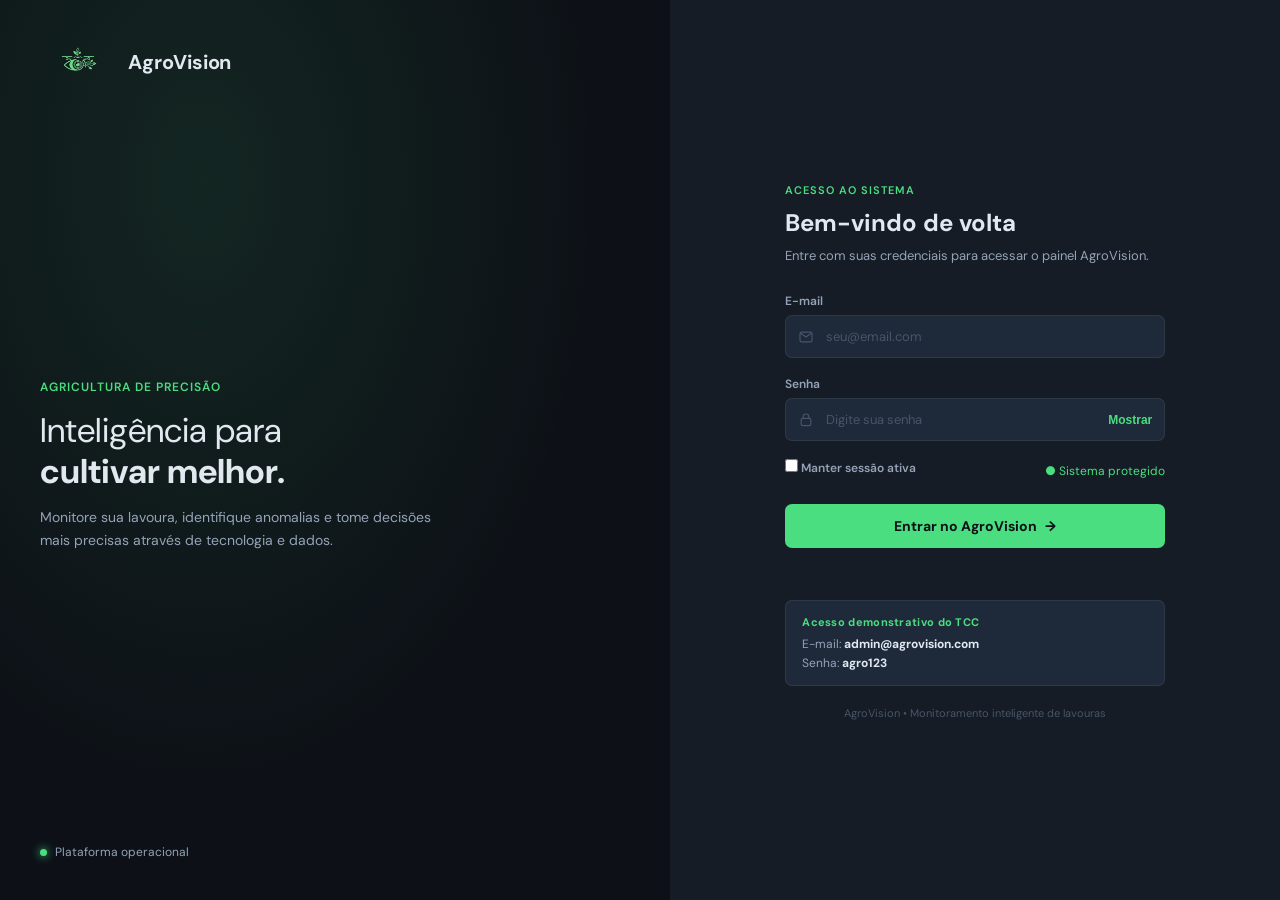
==== index.html @ b625152b "Add files via upload" ====
<!DOCTYPE html>
<html lang="pt-BR">
<head>
  <meta charset="UTF-8">
  <meta name="viewport" content="width=device-width, initial-scale=1.0">
  <title>AgroVision — Dashboard Agrícola</title>
  <link rel="preconnect" href="https://fonts.googleapis.com">
  <link href="https://fonts.googleapis.com/css2?family=Inter:wght@300;400;500;600;700&family=DM+Sans:wght@300;400;500;600;700&display=swap" rel="stylesheet">
  <link rel="stylesheet" href="style.css">
  <script>
    // Guarda de acesso: exige login e permissão concedida antes de exibir o painel.
    (function () {
      const logged = localStorage.getItem('agrovision_logged_in') === 'true' || sessionStorage.getItem('agrovision_logged_in') === 'true';
      const allowed = localStorage.getItem('agrovision_permission') === 'true' || sessionStorage.getItem('agrovision_permission') === 'true';
      if (!logged) {
        window.location.replace('login.html');
      } else if (!allowed) {
        window.location.replace('permissao.html');
      }
    })();
  </script>
</head>
<body>

  <!-- ══════════════════ TOPBAR ══════════════════ -->
  <header class="topbar">
    <div class="logo">
      <img src="logo.png" alt="Logo AgroVision" class="logo-img">
      <span class="logo-text">AgroVision</span>
    </div>

    <div class="topbar-right">
      <div class="status-connected">
        <span class="dot-green"></span>
        <span>Conectado</span>
      </div>

      <div class="top-stat">
        <div class="signal-icon">
          <span class="bar b1"></span>
          <span class="bar b2"></span>
          <span class="bar b3"></span>
          <span class="bar b4"></span>
        </div>
        <div class="top-stat-info">
          <span class="top-stat-label">Sinal</span>
          <span class="top-stat-value">98%</span>
        </div>
      </div>

      <div class="top-stat">
        <svg viewBox="0 0 22 12" width="22" height="12" class="battery-icon">
          <rect x="0" y="0" width="20" height="12" rx="2" fill="none" stroke="#4ade80" stroke-width="1.2"/>
          <rect x="20.5" y="3.5" width="2" height="5" rx="1" fill="#4ade80"/>
          <rect x="1.5" y="1.5" width="15" height="9" rx="1.5" fill="#4ade80" opacity="0.9"/>
        </svg>
        <div class="top-stat-info">
          <span class="top-stat-label">Bateria</span>
          <span class="top-stat-value">85%</span>
        </div>
      </div>

      <div class="top-stat mode-btn" id="mode-btn">
        <svg viewBox="0 0 20 20" width="18" height="18" fill="none">
          <path d="M10 2a8 8 0 100 16A8 8 0 0010 2z" stroke="#4ade80" stroke-width="1.5"/>
          <path d="M10 6v4l3 3" stroke="#4ade80" stroke-width="1.5" stroke-linecap="round"/>
        </svg>
        <div class="top-stat-info">
          <span class="top-stat-label">Modo</span>
          <span class="top-stat-value" id="mode-value">Automático</span>
        </div>
        <svg viewBox="0 0 10 6" width="10" height="6" class="caret">
          <path d="M1 1l4 4 4-4" stroke="#94a3b8" stroke-width="1.5" fill="none" stroke-linecap="round"/>
        </svg>
      </div>
    </div>
  </header>

  <!-- ══════════════════ MAIN ══════════════════ -->
  <div class="main-grid">

    <!-- ─── LEFT PANEL ─── -->
    <aside class="left-panel">

      <div class="panel-card">
        <div class="panel-card-title">CONTROLES DA MISSÃO</div>
        <button class="btn-mission btn-start" id="btn-start-mission">
          <svg viewBox="0 0 16 16" width="13" height="13" fill="#1a2a1a">
            <polygon points="3,2 13,8 3,14"/>
          </svg>
          Iniciar Mapeamento
        </button>
        <button class="btn-mission btn-stop" id="btn-stop-mission" disabled>
          <svg viewBox="0 0 16 16" width="11" height="11" fill="currentColor">
            <rect x="2" y="2" width="12" height="12" rx="1"/>
          </svg>
          Parar Mapeamento
        </button>
        <button class="btn-mission btn-reset" id="btn-reset-mission">
          <svg viewBox="0 0 16 16" width="13" height="13" fill="none" stroke="currentColor" stroke-width="1.8">
            <path d="M13 8A5 5 0 113 8" stroke-linecap="round"/>
            <polyline points="13,4 13,8 9,8" stroke-linecap="round" stroke-linejoin="round"/>
          </svg>
          Resetar Mapeamento
        </button>
      </div>

      <div class="panel-card">
        <div class="panel-card-title-row">
          <span class="panel-card-title">VELOCIDADE DO DRONE</span>
          <span class="speed-val" id="speed-display">50%</span>
        </div>
        <div class="slider-wrap">
          <input type="range" min="0" max="100" value="50" id="speed-slider" class="speed-slider">
        </div>
        <div class="slider-labels">
          <span>Lento</span>
          <span>Rápido</span>
        </div>
      </div>

      <div class="panel-card">
        <div class="panel-card-title">STATUS DE VOO</div>
        <div class="flight-row">
          <div class="flight-icon">
            <svg viewBox="0 0 20 20" width="14" height="14" fill="none" stroke="#4ade80" stroke-width="1.5">
              <circle cx="10" cy="10" r="7"/>
              <polyline points="10,6 10,10 13,12" stroke-linecap="round"/>
            </svg>
          </div>
          <span class="flight-key">Tempo de voo</span>
          <span class="flight-val" id="flight-time">00:00</span>
        </div>
        <div class="flight-row">
          <div class="flight-icon">
            <svg viewBox="0 0 20 20" width="14" height="14" fill="none" stroke="#4ade80" stroke-width="1.5">
              <circle cx="10" cy="8" r="4"/>
              <path d="M10 12v6M7 15h6" stroke-linecap="round"/>
            </svg>
          </div>
          <span class="flight-key">Distância percorrida</span>
          <span class="flight-val green" id="distance-value">0,0 km</span>
        </div>
        <div class="flight-row">
          <div class="flight-icon">
            <svg viewBox="0 0 20 20" width="14" height="14" fill="none" stroke="#4ade80" stroke-width="1.5">
              <path d="M4 16L10 4l6 12H4z" stroke-linejoin="round"/>
              <line x1="10" y1="10" x2="10" y2="12"/>
            </svg>
          </div>
          <span class="flight-key">Altitude</span>
          <span class="flight-val green" id="altitude-value">0,0 m</span>
        </div>
        <div class="flight-row">
          <div class="flight-icon">
            <svg viewBox="0 0 20 20" width="14" height="14" fill="none" stroke="#4ade80" stroke-width="1.5">
              <circle cx="10" cy="10" r="7"/>
              <circle cx="10" cy="10" r="2.5" fill="#4ade80"/>
            </svg>
          </div>
          <span class="flight-key">Status</span>
          <span class="flight-val gray" id="flight-status-value">Parado</span>
        </div>
        <div class="update-notice" id="update-notice">
          <svg viewBox="0 0 16 16" width="12" height="12" fill="none" stroke="#64748b" stroke-width="1.4">
            <path d="M13 8A5 5 0 113 8" stroke-linecap="round"/>
            <polyline points="13,4 13,8 9,8" stroke-linecap="round" stroke-linejoin="round"/>
          </svg>
          <span id="update-notice-text">Aguardando início do mapeamento</span>
        </div>
      </div>

      <div class="panel-card scanned-card">
        <div class="scanned-row">
          <svg viewBox="0 0 20 20" width="22" height="22" fill="none">
            <rect x="2" y="10" width="7" height="8" rx="1" fill="#4ade80" opacity="0.85"/>
            <path d="M11 6l4 4-4 4" stroke="#4ade80" stroke-width="1.5" stroke-linecap="round"/>
            <path d="M2 4h16" stroke="#4ade80" stroke-width="1.2" stroke-linecap="round" opacity="0.5"/>
          </svg>
          <div class="scanned-info">
            <span class="scanned-label">Área Escaneada</span>
            <span class="scanned-value" id="scanned-value">0%</span>
          </div>
        </div>
        <div class="scanned-bar-bg">
          <div class="scanned-bar-fill" id="scanned-bar-fill" style="width:0%"></div>
        </div>
      </div>

      <div class="panel-card">
        <div class="panel-card-title">FERRAMENTAS</div>
        <button class="btn-mission btn-tool" id="btn-history">
          <svg viewBox="0 0 16 16" width="13" height="13" fill="none" stroke="currentColor" stroke-width="1.5">
            <circle cx="8" cy="8" r="6.5"/>
            <path d="M8 4.5V8l2.6 1.6" stroke-linecap="round" stroke-linejoin="round"/>
          </svg>
          Histórico de Pragas
        </button>
        <button class="btn-mission btn-tool" id="btn-mosaic">
          <svg viewBox="0 0 16 16" width="13" height="13" fill="none" stroke="currentColor" stroke-width="1.5">
            <rect x="1.5" y="1.5" width="5.5" height="5.5" rx="0.8"/>
            <rect x="9" y="1.5" width="5.5" height="5.5" rx="0.8"/>
            <rect x="1.5" y="9" width="5.5" height="5.5" rx="0.8"/>
            <rect x="9" y="9" width="5.5" height="5.5" rx="0.8"/>
          </svg>
          Gerar Mosaico
        </button>
      </div>

    </aside>

    <!-- ─── CENTER PANEL ─── -->
    <main class="center-panel">
      <div class="camera-card">
        <div class="camera-card-header">
          <div class="camera-card-header-left">
            <h2 class="camera-title">VISÃO GERAL DA FAZENDA</h2>
            <p class="camera-subtitle">Fazenda Vale do Carvalho – Seção 7B</p>
          </div>
          <div class="live-badge offline" id="live-badge">
            <span class="live-dot" id="live-dot"></span>
            <span id="live-badge-text">OFFLINE</span>
          </div>
        </div>

        <div class="camera-viewport" id="camera-viewport">
          <!-- Webcam feed — NÃO ALTERAR IDs/lógica -->
          <video id="camera-feed" autoplay playsinline muted></video>
          <!-- Fallback placeholder -->
          <div class="video-placeholder" id="video-bg"></div>

          <!-- Overlay info -->
          <div class="cam-overlay-badge">
            <svg viewBox="0 0 20 20" width="14" height="14" fill="none" stroke="rgba(255,255,255,0.8)" stroke-width="1.5">
              <circle cx="10" cy="10" r="7"/>
              <circle cx="10" cy="10" r="2.5" fill="rgba(255,255,255,0.8)"/>
              <line x1="10" y1="3" x2="10" y2="1.5"/>
              <line x1="10" y1="17" x2="10" y2="18.5"/>
              <line x1="3" y1="10" x2="1.5" y2="10"/>
              <line x1="17" y1="10" x2="18.5" y2="10"/>
            </svg>
            <div>
              <div class="cam-badge-title">Câmera do drone</div>
              <div class="cam-badge-sub">Transmissão em tempo real</div>
            </div>
          </div>

          <div class="cam-expand-btn" id="cam-expand-btn">
            <svg viewBox="0 0 20 20" width="16" height="16" fill="none" stroke="rgba(255,255,255,0.8)" stroke-width="1.5">
              <path d="M3 8V3h5M12 3h5v5M17 12v5h-5M8 17H3v-5" stroke-linecap="round" stroke-linejoin="round"/>
            </svg>
          </div>
        </div>
      </div>

      <!-- Bottom stats row -->
      <div class="bottom-stats">
        <div class="stat-card">
          <div class="stat-icon orange-icon">
            <svg viewBox="0 0 20 20" width="18" height="18" fill="none" stroke="currentColor" stroke-width="1.5">
              <path d="M10 2v2M10 16v2M4 10H2M18 10h-2M5.6 5.6L4.2 4.2M15.8 15.8l-1.4-1.4M15.8 4.2l-1.4 1.4M5.6 14.4l-1.4 1.4" stroke-linecap="round"/>
              <circle cx="10" cy="10" r="4"/>
            </svg>
          </div>
          <div class="stat-info">
            <span class="stat-name">Temperatura</span>
            <div class="stat-val-row">
              <span class="stat-number" id="stat-temp">--</span>
              <span class="stat-badge gray-badge" id="stat-temp-badge">—</span>
            </div>
          </div>
        </div>

        <div class="stat-card">
          <div class="stat-icon blue-icon">
            <svg viewBox="0 0 20 20" width="18" height="18" fill="none" stroke="currentColor" stroke-width="1.5">
              <path d="M10 3C10 3 4 9 4 13a6 6 0 0012 0c0-4-6-10-6-10z" stroke-linejoin="round"/>
            </svg>
          </div>
          <div class="stat-info">
            <span class="stat-name">Umidade</span>
            <div class="stat-val-row">
              <span class="stat-number" id="stat-humidity">--</span>
              <span class="stat-badge gray-badge" id="stat-humidity-badge">—</span>
            </div>
          </div>
        </div>

        <div class="stat-card">
          <div class="stat-icon teal-icon">
            <svg viewBox="0 0 20 20" width="18" height="18" fill="none" stroke="currentColor" stroke-width="1.5">
              <path d="M2 10c2-5 14-5 16 0" stroke-linecap="round"/>
              <path d="M4 14c1.5-2 10.5-2 12 0" stroke-linecap="round" opacity="0.6"/>
              <path d="M1 7c3-3 15-3 18 0" stroke-linecap="round" opacity="0.4"/>
            </svg>
          </div>
          <div class="stat-info">
            <span class="stat-name">Vento</span>
            <div class="stat-val-row">
              <span class="stat-number" id="stat-wind">--</span>
              <span class="stat-badge gray-badge" id="stat-wind-badge">—</span>
            </div>
          </div>
        </div>

        <div class="stat-card">
          <div class="stat-icon green-icon">
            <svg viewBox="0 0 20 20" width="18" height="18" fill="none" stroke="currentColor" stroke-width="1.5">
              <circle cx="10" cy="10" r="7"/>
              <circle cx="10" cy="10" r="2.5" fill="currentColor"/>
              <line x1="10" y1="3" x2="10" y2="1.5" stroke-linecap="round"/>
              <line x1="10" y1="17" x2="10" y2="18.5" stroke-linecap="round"/>
              <line x1="3" y1="10" x2="1.5" y2="10" stroke-linecap="round"/>
              <line x1="17" y1="10" x2="18.5" y2="10" stroke-linecap="round"/>
            </svg>
          </div>
          <div class="stat-info">
            <span class="stat-name">Coordenadas</span>
            <div class="stat-val-row">
              <span class="stat-number coords" id="stat-coords">--, --</span>
            </div>
            <span class="stat-badge green-badge-sm">GPS</span>
          </div>
        </div>
      </div>
    </main>

    <!-- ─── RIGHT PANEL ─── -->
    <aside class="right-panel">

      <div class="panel-card">
        <div class="panel-card-title">ANÁLISE INTELIGENTE</div>

        <div class="health-block">
          <div class="health-label-row">
            <span class="leaf-icon">🌿</span>
            <span class="health-text">Saúde das plantas</span>
          </div>
          <div class="health-main">
            <div class="health-pct-block">
              <span class="health-pct" id="health-pct">0%</span>
              <span class="health-status" id="health-status-text">Aguardando</span>
            </div>
            <div class="donut-wrap">
              <svg viewBox="0 0 80 80" width="64" height="64">
                <circle cx="40" cy="40" r="30" fill="none" stroke="#1e3a2e" stroke-width="10"/>
                <circle cx="40" cy="40" r="30" fill="none" stroke="#4ade80" stroke-width="10"
                  id="health-donut-fill"
                  stroke-dasharray="0 188.5"
                  stroke-dashoffset="0"
                  stroke-linecap="round"
                  transform="rotate(-90 40 40)"/>
              </svg>
            </div>
          </div>
        </div>

        <div class="distrib-block">
          <div class="panel-card-title" style="font-size:10px; margin-bottom:10px;">Distribuição da área</div>
          <div class="distrib-row">
            <span class="distrib-dot green-dot"></span>
            <span class="distrib-label">Saudável</span>
            <div class="distrib-bar-wrap">
              <div class="distrib-bar green-bar" id="distrib-healthy-bar" style="width:0%"></div>
            </div>
            <span class="distrib-pct" id="distrib-healthy-pct">0%</span>
          </div>
          <div class="distrib-row">
            <span class="distrib-dot yellow-dot"></span>
            <span class="distrib-label">Em risco</span>
            <div class="distrib-bar-wrap">
              <div class="distrib-bar yellow-bar" id="distrib-risky-bar" style="width:0%"></div>
            </div>
            <span class="distrib-pct" id="distrib-risky-pct">0%</span>
          </div>
        </div>
      </div>

      <div class="panel-card">
        <div class="panel-card-title">ALERTAS ATIVOS</div>
        <div id="alerts-container">
          <div class="empty-state" id="alerts-empty">Nenhum alerta no momento. Inicie o mapeamento para monitorar pragas.</div>
        </div>
      </div>

      <div class="panel-card">
        <div class="panel-card-title">AÇÕES SUGERIDAS</div>
        <div id="actions-container">
          <div class="empty-state" id="actions-empty">Nenhuma ação sugerida no momento.</div>
        </div>
      </div>

    </aside>

  </div>

  <!-- ══════════════════ MODAL: HISTÓRICO DE PRAGAS (BANCO DE DADOS) ══════════════════ -->
  <div class="modal-overlay hidden" id="history-modal">
    <div class="modal-card">
      <div class="modal-header">
        <span class="modal-title">Histórico de Pragas Registradas</span>
        <button class="modal-close" id="history-modal-close" aria-label="Fechar">&times;</button>
      </div>
      <div class="modal-body">
        <table class="history-table hidden" id="history-table">
          <thead>
            <tr>
              <th>Data/Hora</th>
              <th>Zona</th>
              <th>Praga</th>
              <th>Severidade</th>
            </tr>
          </thead>
          <tbody id="history-table-body"></tbody>
        </table>
        <div class="empty-state" id="history-empty">Nenhum registro no histórico ainda.</div>
      </div>
      <div class="modal-footer">
        <span class="history-count" id="history-count">0 registros</span>
        <div class="modal-footer-actions">
          <button class="btn-mission btn-tool" id="history-clear-btn">Limpar Histórico</button>
          <button class="btn-mission btn-start" id="history-close-btn">Fechar</button>
        </div>
      </div>
    </div>
  </div>

  <!-- ══════════════════ MODAL: GERADOR DE MOSAICO ══════════════════ -->
  <div class="modal-overlay hidden" id="mosaic-modal">
    <div class="modal-card modal-card-wide">
      <div class="modal-header">
        <span class="modal-title">Gerador de Mosaico Aéreo</span>
        <button class="modal-close" id="mosaic-modal-close" aria-label="Fechar">&times;</button>
      </div>
      <div class="modal-body">
        <div class="mosaic-progress-row">
          <div class="mosaic-progress-bar-bg">
            <div class="mosaic-progress-bar-fill" id="mosaic-progress-fill" style="width:0%"></div>
          </div>
          <span class="mosaic-progress-text" id="mosaic-progress-text">0%</span>
        </div>
        <canvas id="mosaic-canvas" width="640" height="400"></canvas>
        <p class="mosaic-status-text" id="mosaic-status-text">Inicie o mapeamento para capturar imagens antes de gerar o mosaico.</p>
      </div>
      <div class="modal-footer">
        <span class="mosaic-info" id="mosaic-info"></span>
        <div class="modal-footer-actions">
          <button class="btn-mission btn-tool" id="mosaic-generate-btn">Gerar Mosaico</button>
          <button class="btn-mission btn-start hidden" id="mosaic-download-btn">Baixar Mosaico</button>
        </div>
      </div>
    </div>
  </div>

  <script src="script.js"></script>
</body>
</html>
---- style.css ----
/* ══════════════════════════════════════════════
   AGROVISION — Dashboard Agrícola
   Design: Corporate / Professional / Clean Dark
   ══════════════════════════════════════════════ */

/* ── Variables ── */
:root {
  --bg-base:       #0d1117;
  --bg-panel:      #151c25;
  --bg-panel-2:    #1a2332;
  --bg-card:       #1e2a3a;
  --border:        rgba(255,255,255,0.07);
  --border-green:  rgba(74,222,128,0.25);

  --green:         #4ade80;
  --green-dark:    #1e3a2e;
  --green-mid:     #22c55e;
  --yellow:        #f59e0b;
  --red:           #ef4444;
  --blue:          #38bdf8;
  --text-primary:  #e2e8f0;
  --text-secondary:#94a3b8;
  --text-muted:    #475569;

  --radius:        10px;
  --radius-sm:     7px;
  --shadow:        0 2px 16px rgba(0,0,0,0.4);
}

/* ── Reset ── */
*, *::before, *::after { box-sizing: border-box; margin: 0; padding: 0; }

body {
  font-family: 'DM Sans', 'Inter', sans-serif;
  background: var(--bg-base);
  color: var(--text-primary);
  font-size: 13px;
  min-height: 100vh;
  display: flex;
  flex-direction: column;
  overflow: hidden;
  height: 100vh;
}

/* ══════════════════════════════════════════════
   TOPBAR
   ══════════════════════════════════════════════ */
.topbar {
  height: 56px;
  background: var(--bg-panel);
  border-bottom: 1px solid var(--border);
  display: flex;
  align-items: center;
  justify-content: space-between;
  padding: 0 20px;
  flex-shrink: 0;
  z-index: 10;
}

.logo {
  display: flex;
  align-items: center;
  gap: 10px;
}
.logo-icon {
  display: flex;
  align-items: center;
}
.logo-text {
  font-size: 35px;
  font-weight: 700;
  color: var(--text-primary);
  letter-spacing: -0.3px;
}
.logo-img {
  height: 80px;
  width: auto;        
  object-fit: contain;
  display: block;
  margin-right: 5px; 
  filter: drop-shadow(0 0 2px rgba(74, 222, 128, 0.3));
}

.topbar-right {
  display: flex;
  align-items: center;
  gap: 6px;
}

.status-connected {
  display: flex;
  align-items: center;
  gap: 6px;
  padding: 6px 14px;
  border: 1px solid var(--border);
  border-radius: 20px;
  font-size: 12px;
  font-weight: 500;
  color: var(--text-secondary);
  margin-right: 8px;
}
.dot-green {
  width: 7px; height: 7px;
  border-radius: 50%;
  background: var(--green);
  box-shadow: 0 0 6px var(--green);
}

.top-stat {
  display: flex;
  align-items: center;
  gap: 8px;
  padding: 6px 14px;
  background: var(--bg-panel-2);
  border: 1px solid var(--border);
  border-radius: 8px;
  cursor: default;
}
.mode-btn { cursor: pointer; }
.mode-btn:hover { border-color: var(--border-green); }

.top-stat-info {
  display: flex;
  flex-direction: column;
  line-height: 1.2;
}
.top-stat-label {
  font-size: 10px;
  color: var(--text-muted);
  text-transform: uppercase;
  letter-spacing: 0.5px;
}
.top-stat-value {
  font-size: 13px;
  font-weight: 600;
  color: var(--text-primary);
}
.caret { margin-left: 2px; }

/* Signal bars */
.signal-icon {
  display: flex;
  align-items: flex-end;
  gap: 2px;
  height: 16px;
}
.bar {
  display: block;
  width: 3px;
  background: var(--green);
  border-radius: 1px;
}
.b1 { height: 4px; }
.b2 { height: 7px; }
.b3 { height: 11px; }
.b4 { height: 15px; }

.battery-icon { color: var(--green); }

/* ══════════════════════════════════════════════
   MAIN GRID
   ══════════════════════════════════════════════ */
.main-grid {
  display: grid;
  grid-template-columns: 230px 1fr 280px;
  gap: 12px;
  padding: 12px;
  flex: 1;
  overflow: hidden;
  min-height: 0;
}

/* ── Shared Panel Card ── */
.panel-card {
  background: var(--bg-panel);
  border: 1px solid var(--border);
  border-radius: var(--radius);
  padding: 14px;
  box-shadow: var(--shadow);
}

.panel-card-title {
  font-size: 10px;
  font-weight: 600;
  letter-spacing: 0.8px;
  color: var(--text-muted);
  text-transform: uppercase;
  margin-bottom: 12px;
}

/* ══════════════════════════════════════════════
   LEFT PANEL
   ══════════════════════════════════════════════ */
.left-panel {
  display: flex;
  flex-direction: column;
  gap: 10px;
  overflow-y: auto;
  scrollbar-width: none;
}
.left-panel::-webkit-scrollbar { display: none; }

/* Mission buttons */
.btn-mission {
  display: flex;
  align-items: center;
  gap: 8px;
  width: 100%;
  padding: 9px 14px;
  border-radius: var(--radius-sm);
  border: 1px solid var(--border);
  font-family: inherit;
  font-size: 13px;
  font-weight: 500;
  cursor: pointer;
  transition: all 0.15s;
  margin-bottom: 6px;
}
.btn-mission:last-child { margin-bottom: 0; }

.btn-start {
  background: var(--green);
  border-color: var(--green);
  color: #0d2618;
  font-weight: 600;
}
.btn-start:hover { background: #5af090; }

.btn-stop {
  background: transparent;
  color: var(--text-secondary);
}
.btn-stop:hover { border-color: var(--text-secondary); color: var(--text-primary); }

.btn-reset {
  background: transparent;
  color: var(--text-secondary);
}
.btn-reset:hover { border-color: var(--text-secondary); color: var(--text-primary); }

/* Speed slider */
.panel-card-title-row {
  display: flex;
  align-items: center;
  justify-content: space-between;
  margin-bottom: 12px;
}
.speed-val {
  font-size: 15px;
  font-weight: 700;
  color: var(--green);
}

.slider-wrap {
  padding: 4px 0 6px;
}

.speed-slider {
  -webkit-appearance: none;
  appearance: none;
  width: 100%;
  height: 4px;
  border-radius: 2px;
  outline: none;
  cursor: pointer;
  background: linear-gradient(90deg, var(--green) 0%, var(--green) 50%, rgba(74,222,128,0.18) 50%, rgba(74,222,128,0.18) 100%);
}
.speed-slider::-webkit-slider-thumb {
  -webkit-appearance: none;
  width: 16px; height: 16px;
  border-radius: 50%;
  background: var(--text-primary);
  border: 2px solid var(--green);
  cursor: pointer;
  box-shadow: 0 0 8px rgba(74,222,128,0.4);
  transition: transform 0.1s;
}
.speed-slider::-webkit-slider-thumb:hover { transform: scale(1.15); }
.speed-slider::-moz-range-thumb {
  width: 16px; height: 16px;
  border-radius: 50%;
  background: var(--text-primary);
  border: 2px solid var(--green);
  cursor: pointer;
}
.slider-labels {
  display: flex;
  justify-content: space-between;
  font-size: 10px;
  color: var(--text-muted);
  margin-top: 2px;
}

/* Flight status */
.flight-row {
  display: flex;
  align-items: center;
  gap: 8px;
  padding: 7px 0;
  border-bottom: 1px solid var(--border);
}
.flight-row:last-of-type { border-bottom: none; }

.flight-icon {
  display: flex;
  align-items: center;
  flex-shrink: 0;
}
.flight-key {
  flex: 1;
  color: var(--text-secondary);
  font-size: 12px;
}
.flight-val {
  font-weight: 600;
  font-size: 12px;
  color: var(--text-primary);
}
.flight-val.green { color: var(--green); }
.flight-val.yellow { color: var(--yellow); }

.update-notice {
  display: flex;
  align-items: center;
  gap: 5px;
  margin-top: 10px;
  font-size: 10px;
  color: var(--text-muted);
}
.update-time { color: var(--green); }

/* Scanned area card */
.scanned-card { padding: 12px 14px; }
.scanned-row {
  display: flex;
  align-items: center;
  gap: 10px;
  margin-bottom: 8px;
}
.scanned-info {
  display: flex;
  flex-direction: column;
}
.scanned-label {
  font-size: 10px;
  color: var(--text-muted);
  text-transform: uppercase;
  letter-spacing: 0.5px;
}
.scanned-value {
  font-size: 20px;
  font-weight: 700;
  color: var(--text-primary);
  line-height: 1.2;
}
.scanned-bar-bg {
  width: 100%;
  height: 4px;
  background: rgba(74,222,128,0.15);
  border-radius: 2px;
  overflow: hidden;
}
.scanned-bar-fill {
  height: 100%;
  background: var(--green);
  border-radius: 2px;
  transition: width 0.5s ease;
}

/* ══════════════════════════════════════════════
   CENTER PANEL
   ══════════════════════════════════════════════ */
.center-panel {
  display: flex;
  flex-direction: column;
  gap: 10px;
  min-height: 0;
  overflow: hidden;
}

.camera-card {
  background: var(--bg-panel);
  border: 1px solid var(--border);
  border-radius: var(--radius);
  padding: 14px;
  flex: 1;
  display: flex;
  flex-direction: column;
  min-height: 0;
  box-shadow: var(--shadow);
}

.camera-card-header {
  display: flex;
  align-items: flex-start;
  justify-content: space-between;
  margin-bottom: 12px;
  flex-shrink: 0;
}
.camera-title {
  font-size: 15px;
  font-weight: 700;
  color: var(--text-primary);
  letter-spacing: 0.3px;
}
.camera-subtitle {
  font-size: 11px;
  color: var(--text-muted);
  margin-top: 2px;
}

.live-badge {
  display: flex;
  align-items: center;
  gap: 6px;
  background: rgba(74,222,128,0.1);
  border: 1px solid rgba(74,222,128,0.3);
  border-radius: 20px;
  padding: 5px 12px;
  font-size: 11px;
  font-weight: 600;
  color: var(--green);
  flex-shrink: 0;
}
.live-dot {
  width: 7px; height: 7px;
  border-radius: 50%;
  background: var(--green);
  animation: pulse-live 1.4s infinite;
}
@keyframes pulse-live {
  0%, 100% { opacity: 1; box-shadow: 0 0 0 0 rgba(74,222,128,0.5); }
  50% { opacity: 0.6; box-shadow: 0 0 0 5px rgba(74,222,128,0); }
}

/* Camera viewport */
.camera-viewport {
  position: relative;
  flex: 1;
  border-radius: 8px;
  overflow: hidden;
  background: #0a1a10;
  min-height: 0;
}

#camera-feed {
  position: absolute;
  inset: 0;
  width: 100%;
  height: 100%;
  object-fit: cover;
  border-radius: 8px;
  opacity: 0;
  transition: opacity 0.6s ease;
  z-index: 1;
  transform: scaleX(-1);
}
#camera-feed.active { opacity: 1; }

.video-placeholder {
  position: absolute;
  inset: 0;
  background:
    linear-gradient(180deg, rgba(10,30,20,0.7) 0%, rgba(5,15,10,0.4) 50%, rgba(10,30,20,0.8) 100%),
    url("data:image/svg+xml,%3Csvg xmlns='http://www.w3.org/2000/svg' width='100' height='100'%3E%3Crect width='100' height='100' fill='%230a1a10'/%3E%3C/svg%3E") center/cover;
  z-index: 0;
}

.cam-overlay-badge {
  position: absolute;
  bottom: 14px;
  left: 14px;
  display: flex;
  align-items: center;
  gap: 8px;
  background: rgba(0,0,0,0.55);
  backdrop-filter: blur(6px);
  border: 1px solid rgba(255,255,255,0.1);
  border-radius: var(--radius-sm);
  padding: 8px 12px;
  z-index: 2;
}
.cam-badge-title {
  font-size: 12px;
  font-weight: 600;
  color: rgba(255,255,255,0.9);
}
.cam-badge-sub {
  font-size: 10px;
  color: rgba(255,255,255,0.5);
}

.cam-expand-btn {
  position: absolute;
  bottom: 14px;
  right: 14px;
  background: rgba(0,0,0,0.55);
  backdrop-filter: blur(6px);
  border: 1px solid rgba(255,255,255,0.1);
  border-radius: 6px;
  padding: 7px;
  cursor: pointer;
  z-index: 2;
  display: flex;
  align-items: center;
  justify-content: center;
  transition: background 0.15s;
}
.cam-expand-btn:hover { background: rgba(0,0,0,0.8); }

/* Bottom stats row */
.bottom-stats {
  display: grid;
  grid-template-columns: repeat(4, 1fr);
  gap: 8px;
  flex-shrink: 0;
}

.stat-card {
  background: var(--bg-panel);
  border: 1px solid var(--border);
  border-radius: var(--radius);
  padding: 12px;
  display: flex;
  align-items: center;
  gap: 10px;
  box-shadow: var(--shadow);
}

.stat-icon {
  width: 36px; height: 36px;
  border-radius: 8px;
  display: flex;
  align-items: center;
  justify-content: center;
  flex-shrink: 0;
}
.orange-icon { background: rgba(249,115,22,0.15); color: #f97316; }
.blue-icon   { background: rgba(56,189,248,0.15); color: var(--blue); }
.teal-icon   { background: rgba(45,212,191,0.15); color: #2dd4bf; }
.green-icon  { background: rgba(74,222,128,0.15); color: var(--green); }

.stat-info {
  display: flex;
  flex-direction: column;
  gap: 2px;
  min-width: 0;
}
.stat-name {
  font-size: 10px;
  color: var(--text-muted);
  text-transform: uppercase;
  letter-spacing: 0.4px;
}
.stat-val-row {
  display: flex;
  align-items: baseline;
  gap: 6px;
  flex-wrap: wrap;
}
.stat-number {
  font-size: 14px;
  font-weight: 700;
  color: var(--text-primary);
  white-space: nowrap;
}
.stat-number.coords { font-size: 11px; }

.stat-badge {
  font-size: 9px;
  font-weight: 600;
  padding: 2px 6px;
  border-radius: 4px;
  letter-spacing: 0.3px;
}
.green-badge { background: rgba(74,222,128,0.15); color: var(--green); }
.gray-badge  { background: rgba(148,163,184,0.15); color: var(--text-secondary); }
.green-badge-sm {
  font-size: 9px;
  font-weight: 600;
  color: var(--green);
  letter-spacing: 0.4px;
}

/* ══════════════════════════════════════════════
   RIGHT PANEL
   ══════════════════════════════════════════════ */
.right-panel {
  display: flex;
  flex-direction: column;
  gap: 10px;
  overflow-y: auto;
  scrollbar-width: none;
}
.right-panel::-webkit-scrollbar { display: none; }

/* Health block */
.health-block { margin-bottom: 14px; }
.health-label-row {
  display: flex;
  align-items: center;
  gap: 6px;
  margin-bottom: 8px;
  font-size: 12px;
  font-weight: 500;
  color: var(--text-secondary);
}
.leaf-icon { font-size: 13px; }

.health-main {
  display: flex;
  align-items: center;
  justify-content: space-between;
}
.health-pct-block {
  display: flex;
  flex-direction: column;
}
.health-pct {
  font-size: 34px;
  font-weight: 700;
  color: var(--green);
  line-height: 1;
}
.health-status {
  font-size: 12px;
  color: var(--green);
  opacity: 0.7;
  margin-top: 2px;
}

.donut-wrap {
  display: flex;
  align-items: center;
  justify-content: center;
}

/* Distribution */
.distrib-block { padding-top: 4px; }
.distrib-row {
  display: flex;
  align-items: center;
  gap: 8px;
  margin-bottom: 8px;
}
.distrib-dot {
  width: 8px; height: 8px;
  border-radius: 50%;
  flex-shrink: 0;
}
.green-dot  { background: var(--green); }
.yellow-dot { background: var(--yellow); }

.distrib-label {
  font-size: 11px;
  color: var(--text-secondary);
  width: 58px;
  flex-shrink: 0;
}
.distrib-bar-wrap {
  flex: 1;
  height: 5px;
  background: rgba(255,255,255,0.07);
  border-radius: 3px;
  overflow: hidden;
}
.distrib-bar {
  height: 100%;
  border-radius: 3px;
}
.green-bar  { background: var(--green); }
.yellow-bar { background: var(--yellow); }

.distrib-pct {
  font-size: 11px;
  font-weight: 600;
  color: var(--text-primary);
  width: 30px;
  text-align: right;
  flex-shrink: 0;
}

/* Alert cards */
.alert-card {
  display: flex;
  align-items: flex-start;
  gap: 10px;
  padding: 10px;
  border-radius: var(--radius-sm);
  margin-bottom: 8px;
  border: 1px solid transparent;
}
.alert-card:last-child { margin-bottom: 0; }

.alert-red {
  background: rgba(239,68,68,0.08);
  border-color: rgba(239,68,68,0.2);
}
.alert-yellow {
  background: rgba(245,158,11,0.08);
  border-color: rgba(245,158,11,0.2);
}

.alert-icon-wrap {
  width: 28px; height: 28px;
  border-radius: 6px;
  display: flex;
  align-items: center;
  justify-content: center;
  flex-shrink: 0;
  margin-top: 1px;
}
.red-icon-wrap    { background: rgba(239,68,68,0.15); }
.yellow-icon-wrap { background: rgba(245,158,11,0.15); }

.alert-body { flex: 1; min-width: 0; }
.alert-title-row {
  display: flex;
  align-items: center;
  justify-content: space-between;
  gap: 4px;
  margin-bottom: 3px;
}
.alert-title {
  font-size: 11px;
  font-weight: 600;
  line-height: 1.3;
}
.red-text    { color: #f87171; }
.yellow-text { color: #fbbf24; }

.zone-badge {
  font-size: 9px;
  font-weight: 700;
  padding: 2px 6px;
  border-radius: 4px;
  white-space: nowrap;
  flex-shrink: 0;
}
.red-zone    { background: rgba(239,68,68,0.2);  color: #f87171; }
.yellow-zone { background: rgba(245,158,11,0.2); color: #fbbf24; }

.alert-desc {
  font-size: 10px;
  color: var(--text-muted);
  margin-bottom: 2px;
}
.alert-time {
  font-size: 10px;
  color: var(--text-muted);
  opacity: 0.7;
}

/* Suggested actions */
.action-item {
  display: flex;
  align-items: flex-start;
  gap: 8px;
  padding: 6px 0;
  border-bottom: 1px solid var(--border);
}
.action-item:last-child { border-bottom: none; padding-bottom: 0; }

.action-check {
  width: 18px; height: 18px;
  border-radius: 4px;
  background: rgba(74,222,128,0.12);
  border: 1px solid rgba(74,222,128,0.3);
  display: flex;
  align-items: center;
  justify-content: center;
  flex-shrink: 0;
  margin-top: 0px;
}
.action-text {
  font-size: 11px;
  color: var(--text-secondary);
  line-height: 1.4;
}

/* ══════════════════════════════════════════════
   RESPONSIVE
   ══════════════════════════════════════════════ */
@media (max-width: 1200px) {
  .main-grid {
    grid-template-columns: 210px 1fr 260px;
    gap: 10px;
    padding: 10px;
  }
  .bottom-stats { grid-template-columns: repeat(2, 1fr); }
}

@media (max-width: 900px) {
  body { overflow: auto; height: auto; }
  .main-grid {
    grid-template-columns: 1fr;
    overflow: auto;
    height: auto;
  }
  .left-panel, .right-panel { overflow: visible; }
  .camera-card { min-height: 360px; }
  .camera-viewport { min-height: 280px; }
  .bottom-stats { grid-template-columns: repeat(2, 1fr); }
}

/* ══════════════════════════════════════════════
   ESTADOS DINÂMICOS DA SIMULAÇÃO
   ══════════════════════════════════════════════ */
.flight-val.gray { color: var(--text-secondary); }

.btn-tool {
  background: transparent;
  color: var(--text-secondary);
}
.btn-tool:hover { border-color: var(--text-secondary); color: var(--text-primary); }

.btn-mission:disabled {
  opacity: 0.4;
  cursor: not-allowed;
  pointer-events: none;
}

.live-badge.offline {
  background: rgba(148,163,184,0.08);
  border-color: rgba(148,163,184,0.25);
  color: var(--text-muted);
}
.live-badge.offline .live-dot {
  background: var(--text-muted);
  box-shadow: none;
  animation: none;
}

.empty-state {
  font-size: 11px;
  color: var(--text-muted);
  text-align: center;
  padding: 16px 4px;
  line-height: 1.5;
}

/* ══════════════════════════════════════════════
   MODAIS (HISTÓRICO / MOSAICO)
   ══════════════════════════════════════════════ */
.hidden { display: none !important; }

.modal-overlay {
  position: fixed;
  inset: 0;
  background: rgba(5,8,12,0.72);
  backdrop-filter: blur(4px);
  display: flex;
  align-items: center;
  justify-content: center;
  z-index: 100;
  padding: 20px;
}

.modal-card {
  background: var(--bg-panel);
  border: 1px solid var(--border);
  border-radius: var(--radius);
  box-shadow: var(--shadow);
  width: 100%;
  max-width: 460px;
  max-height: 84vh;
  display: flex;
  flex-direction: column;
  overflow: hidden;
}
.modal-card-wide { max-width: 700px; }

.modal-header {
  display: flex;
  align-items: center;
  justify-content: space-between;
  padding: 16px 18px;
  border-bottom: 1px solid var(--border);
  flex-shrink: 0;
}
.modal-title {
  font-size: 13px;
  font-weight: 700;
  color: var(--text-primary);
  letter-spacing: 0.2px;
}
.modal-close {
  background: transparent;
  border: none;
  color: var(--text-muted);
  font-size: 20px;
  line-height: 1;
  cursor: pointer;
  padding: 2px 8px;
  border-radius: 6px;
  transition: all 0.15s;
}
.modal-close:hover { background: var(--bg-panel-2); color: var(--text-primary); }

.modal-body {
  padding: 16px 18px;
  overflow-y: auto;
}

.modal-footer {
  display: flex;
  align-items: center;
  justify-content: space-between;
  gap: 10px;
  padding: 14px 18px;
  border-top: 1px solid var(--border);
  flex-shrink: 0;
}
.modal-footer-actions { display: flex; gap: 8px; }
.modal-footer .btn-mission { width: auto; margin-bottom: 0; padding: 8px 16px; }

.history-count { font-size: 11px; color: var(--text-muted); }

/* Tabela de histórico */
.history-table {
  width: 100%;
  border-collapse: collapse;
  font-size: 11px;
}
.history-table th {
  text-align: left;
  padding: 8px 6px;
  color: var(--text-muted);
  text-transform: uppercase;
  font-size: 9px;
  letter-spacing: 0.5px;
  border-bottom: 1px solid var(--border);
}
.history-table td {
  padding: 8px 6px;
  border-bottom: 1px solid var(--border);
  color: var(--text-secondary);
}
.history-table tr:last-child td { border-bottom: none; }

.sev-badge {
  font-size: 9px;
  font-weight: 700;
  padding: 2px 7px;
  border-radius: 4px;
}
.sev-alta  { background: rgba(239,68,68,0.15); color: #f87171; }
.sev-media { background: rgba(245,158,11,0.15); color: #fbbf24; }
.sev-baixa { background: rgba(74,222,128,0.15); color: var(--green); }

/* Mosaico */
.mosaic-progress-row {
  display: flex;
  align-items: center;
  gap: 10px;
  margin-bottom: 12px;
}
.mosaic-progress-bar-bg {
  flex: 1;
  height: 6px;
  background: rgba(74,222,128,0.12);
  border-radius: 3px;
  overflow: hidden;
}
.mosaic-progress-bar-fill {
  height: 100%;
  background: var(--green);
  border-radius: 3px;
  transition: width 0.1s linear;
}
.mosaic-progress-text {
  font-size: 12px;
  font-weight: 700;
  color: var(--green);
  width: 38px;
  text-align: right;
  flex-shrink: 0;
}

#mosaic-canvas {
  width: 100%;
  height: auto;
  border-radius: 8px;
  border: 1px solid var(--border);
  display: block;
  background: #0a1a10;
}

.mosaic-status-text {
  font-size: 11px;
  color: var(--text-muted);
  margin-top: 10px;
  line-height: 1.5;
}
.mosaic-info {
  font-size: 11px;
  color: var(--green);
  font-weight: 600;
}

@media (max-width: 600px) {
  .modal-card { max-width: 100%; }
}
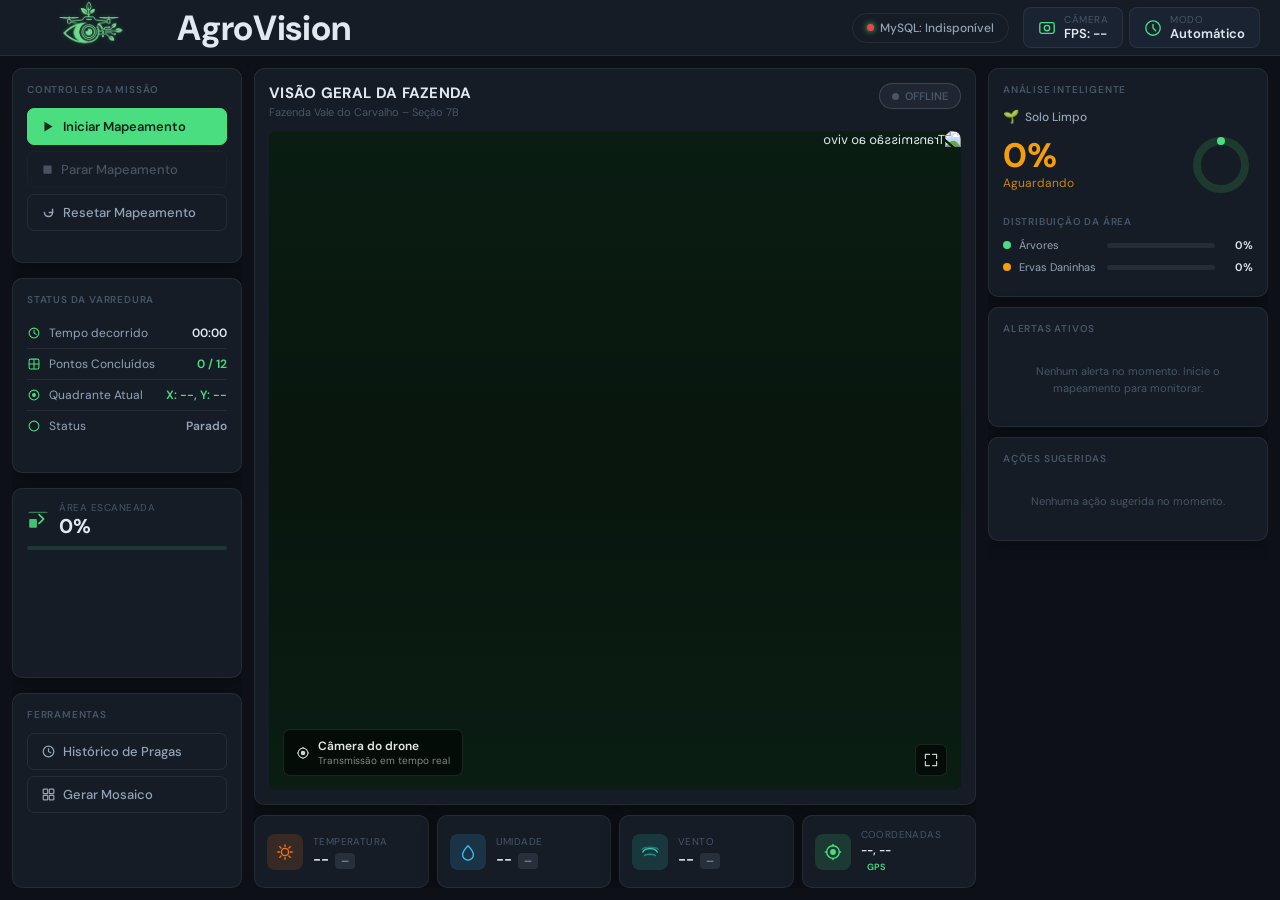
==== commit 0fe0bbcb: "Add files via upload" ====
--- a/index.html
+++ b/index.html
@@ -1,28 +1,20 @@
 <!DOCTYPE html>
 <html lang="pt-BR">
+
 <head>
   <meta charset="UTF-8">
   <meta name="viewport" content="width=device-width, initial-scale=1.0">
   <title>AgroVision — Dashboard Agrícola</title>
   <link rel="preconnect" href="https://fonts.googleapis.com">
-  <link href="https://fonts.googleapis.com/css2?family=Inter:wght@300;400;500;600;700&family=DM+Sans:wght@300;400;500;600;700&display=swap" rel="stylesheet">
+  <link
+    href="https://fonts.googleapis.com/css2?family=Inter:wght@300;400;500;600;700&family=DM+Sans:wght@300;400;500;600;700&display=swap"
+    rel="stylesheet">
   <link rel="stylesheet" href="style.css">
-  <script>
-    // Guarda de acesso: exige login e permissão concedida antes de exibir o painel.
-    (function () {
-      const logged = localStorage.getItem('agrovision_logged_in') === 'true' || sessionStorage.getItem('agrovision_logged_in') === 'true';
-      const allowed = localStorage.getItem('agrovision_permission') === 'true' || sessionStorage.getItem('agrovision_permission') === 'true';
-      if (!logged) {
-        window.location.replace('login.html');
-      } else if (!allowed) {
-        window.location.replace('permissao.html');
-      }
-    })();
-  </script>
 </head>
+
 <body>
 
-  <!-- ══════════════════ TOPBAR ══════════════════ -->
+  <!-- TOPBAR -->
   <header class="topbar">
     <div class="logo">
       <img src="logo.png" alt="Logo AgroVision" class="logo-img">
@@ -30,152 +22,115 @@
     </div>
 
     <div class="topbar-right">
+      <!-- STATUS MYSQL -->
       <div class="status-connected">
-        <span class="dot-green"></span>
-        <span>Conectado</span>
-      </div>
-
+        <span class="dot-green" id="db-status-dot"></span>
+        <span id="db-status-text">MySQL: Conectado</span>
+      </div>
+
+      <!-- FPS REAL DA CÂMERA -->
       <div class="top-stat">
-        <div class="signal-icon">
-          <span class="bar b1"></span>
-          <span class="bar b2"></span>
-          <span class="bar b3"></span>
-          <span class="bar b4"></span>
-        </div>
-        <div class="top-stat-info">
-          <span class="top-stat-label">Sinal</span>
-          <span class="top-stat-value">98%</span>
-        </div>
-      </div>
-
-      <div class="top-stat">
-        <svg viewBox="0 0 22 12" width="22" height="12" class="battery-icon">
-          <rect x="0" y="0" width="20" height="12" rx="2" fill="none" stroke="#4ade80" stroke-width="1.2"/>
-          <rect x="20.5" y="3.5" width="2" height="5" rx="1" fill="#4ade80"/>
-          <rect x="1.5" y="1.5" width="15" height="9" rx="1.5" fill="#4ade80" opacity="0.9"/>
+        <svg viewBox="0 0 20 20" width="18" height="18" fill="none" stroke="#4ade80" stroke-width="1.5">
+          <rect x="2" y="4" width="16" height="12" rx="2" />
+          <circle cx="10" cy="10" r="3" />
         </svg>
         <div class="top-stat-info">
-          <span class="top-stat-label">Bateria</span>
-          <span class="top-stat-value">85%</span>
+          <span class="top-stat-label">Câmera</span>
+          <span class="top-stat-value" id="camera-fps-text">FPS: --</span>
         </div>
       </div>
 
       <div class="top-stat mode-btn" id="mode-btn">
         <svg viewBox="0 0 20 20" width="18" height="18" fill="none">
-          <path d="M10 2a8 8 0 100 16A8 8 0 0010 2z" stroke="#4ade80" stroke-width="1.5"/>
-          <path d="M10 6v4l3 3" stroke="#4ade80" stroke-width="1.5" stroke-linecap="round"/>
+          <path d="M10 2a8 8 0 100 16A8 8 0 0010 2z" stroke="#4ade80" stroke-width="1.5" />
+          <path d="M10 6v4l3 3" stroke="#4ade80" stroke-width="1.5" stroke-linecap="round" />
         </svg>
         <div class="top-stat-info">
           <span class="top-stat-label">Modo</span>
           <span class="top-stat-value" id="mode-value">Automático</span>
         </div>
-        <svg viewBox="0 0 10 6" width="10" height="6" class="caret">
-          <path d="M1 1l4 4 4-4" stroke="#94a3b8" stroke-width="1.5" fill="none" stroke-linecap="round"/>
-        </svg>
       </div>
     </div>
   </header>
 
-  <!-- ══════════════════ MAIN ══════════════════ -->
+  <!-- MAIN -->
   <div class="main-grid">
 
-    <!-- ─── LEFT PANEL ─── -->
+    <!-- LEFT PANEL -->
     <aside class="left-panel">
 
       <div class="panel-card">
         <div class="panel-card-title">CONTROLES DA MISSÃO</div>
         <button class="btn-mission btn-start" id="btn-start-mission">
           <svg viewBox="0 0 16 16" width="13" height="13" fill="#1a2a1a">
-            <polygon points="3,2 13,8 3,14"/>
+            <polygon points="3,2 13,8 3,14" />
           </svg>
           Iniciar Mapeamento
         </button>
         <button class="btn-mission btn-stop" id="btn-stop-mission" disabled>
           <svg viewBox="0 0 16 16" width="11" height="11" fill="currentColor">
-            <rect x="2" y="2" width="12" height="12" rx="1"/>
+            <rect x="2" y="2" width="12" height="12" rx="1" />
           </svg>
           Parar Mapeamento
         </button>
         <button class="btn-mission btn-reset" id="btn-reset-mission">
           <svg viewBox="0 0 16 16" width="13" height="13" fill="none" stroke="currentColor" stroke-width="1.8">
-            <path d="M13 8A5 5 0 113 8" stroke-linecap="round"/>
-            <polyline points="13,4 13,8 9,8" stroke-linecap="round" stroke-linejoin="round"/>
+            <path d="M13 8A5 5 0 113 8" stroke-linecap="round" />
+            <polyline points="13,4 13,8 9,8" stroke-linecap="round" stroke-linejoin="round" />
           </svg>
           Resetar Mapeamento
         </button>
       </div>
 
       <div class="panel-card">
-        <div class="panel-card-title-row">
-          <span class="panel-card-title">VELOCIDADE DO DRONE</span>
-          <span class="speed-val" id="speed-display">50%</span>
-        </div>
-        <div class="slider-wrap">
-          <input type="range" min="0" max="100" value="50" id="speed-slider" class="speed-slider">
-        </div>
-        <div class="slider-labels">
-          <span>Lento</span>
-          <span>Rápido</span>
-        </div>
-      </div>
-
-      <div class="panel-card">
-        <div class="panel-card-title">STATUS DE VOO</div>
+        <div class="panel-card-title">STATUS DA VARREDURA</div>
         <div class="flight-row">
           <div class="flight-icon">
             <svg viewBox="0 0 20 20" width="14" height="14" fill="none" stroke="#4ade80" stroke-width="1.5">
-              <circle cx="10" cy="10" r="7"/>
-              <polyline points="10,6 10,10 13,12" stroke-linecap="round"/>
-            </svg>
-          </div>
-          <span class="flight-key">Tempo de voo</span>
+              <circle cx="10" cy="10" r="7" />
+              <polyline points="10,6 10,10 13,12" stroke-linecap="round" />
+            </svg>
+          </div>
+          <span class="flight-key">Tempo decorrido</span>
           <span class="flight-val" id="flight-time">00:00</span>
         </div>
         <div class="flight-row">
           <div class="flight-icon">
             <svg viewBox="0 0 20 20" width="14" height="14" fill="none" stroke="#4ade80" stroke-width="1.5">
-              <circle cx="10" cy="8" r="4"/>
-              <path d="M10 12v6M7 15h6" stroke-linecap="round"/>
-            </svg>
-          </div>
-          <span class="flight-key">Distância percorrida</span>
-          <span class="flight-val green" id="distance-value">0,0 km</span>
+              <rect x="3" y="3" width="14" height="14" rx="2" />
+              <path d="M3 10h14M10 3v14" stroke-linecap="round" />
+            </svg>
+          </div>
+          <span class="flight-key">Pontos Concluídos</span>
+          <span class="flight-val green" id="distance-value">0 / 16</span>
         </div>
         <div class="flight-row">
           <div class="flight-icon">
             <svg viewBox="0 0 20 20" width="14" height="14" fill="none" stroke="#4ade80" stroke-width="1.5">
-              <path d="M4 16L10 4l6 12H4z" stroke-linejoin="round"/>
-              <line x1="10" y1="10" x2="10" y2="12"/>
-            </svg>
-          </div>
-          <span class="flight-key">Altitude</span>
-          <span class="flight-val green" id="altitude-value">0,0 m</span>
+              <circle cx="10" cy="10" r="7" />
+              <circle cx="10" cy="10" r="2" fill="#4ade80" />
+            </svg>
+          </div>
+          <span class="flight-key">Quadrante Atual</span>
+          <span class="flight-val green" id="altitude-value">X: --, Y: --</span>
         </div>
         <div class="flight-row">
           <div class="flight-icon">
             <svg viewBox="0 0 20 20" width="14" height="14" fill="none" stroke="#4ade80" stroke-width="1.5">
-              <circle cx="10" cy="10" r="7"/>
-              <circle cx="10" cy="10" r="2.5" fill="#4ade80"/>
+              <circle cx="10" cy="10" r="7" />
             </svg>
           </div>
           <span class="flight-key">Status</span>
           <span class="flight-val gray" id="flight-status-value">Parado</span>
-        </div>
-        <div class="update-notice" id="update-notice">
-          <svg viewBox="0 0 16 16" width="12" height="12" fill="none" stroke="#64748b" stroke-width="1.4">
-            <path d="M13 8A5 5 0 113 8" stroke-linecap="round"/>
-            <polyline points="13,4 13,8 9,8" stroke-linecap="round" stroke-linejoin="round"/>
-          </svg>
-          <span id="update-notice-text">Aguardando início do mapeamento</span>
         </div>
       </div>
 
       <div class="panel-card scanned-card">
         <div class="scanned-row">
           <svg viewBox="0 0 20 20" width="22" height="22" fill="none">
-            <rect x="2" y="10" width="7" height="8" rx="1" fill="#4ade80" opacity="0.85"/>
-            <path d="M11 6l4 4-4 4" stroke="#4ade80" stroke-width="1.5" stroke-linecap="round"/>
-            <path d="M2 4h16" stroke="#4ade80" stroke-width="1.2" stroke-linecap="round" opacity="0.5"/>
+            <rect x="2" y="10" width="7" height="8" rx="1" fill="#4ade80" opacity="0.85" />
+            <path d="M11 6l4 4-4 4" stroke="#4ade80" stroke-width="1.5" stroke-linecap="round" />
+            <path d="M2 4h16" stroke="#4ade80" stroke-width="1.2" stroke-linecap="round" opacity="0.5" />
           </svg>
           <div class="scanned-info">
             <span class="scanned-label">Área Escaneada</span>
@@ -191,17 +146,17 @@
         <div class="panel-card-title">FERRAMENTAS</div>
         <button class="btn-mission btn-tool" id="btn-history">
           <svg viewBox="0 0 16 16" width="13" height="13" fill="none" stroke="currentColor" stroke-width="1.5">
-            <circle cx="8" cy="8" r="6.5"/>
-            <path d="M8 4.5V8l2.6 1.6" stroke-linecap="round" stroke-linejoin="round"/>
+            <circle cx="8" cy="8" r="6.5" />
+            <path d="M8 4.5V8l2.6 1.6" stroke-linecap="round" stroke-linejoin="round" />
           </svg>
           Histórico de Pragas
         </button>
         <button class="btn-mission btn-tool" id="btn-mosaic">
           <svg viewBox="0 0 16 16" width="13" height="13" fill="none" stroke="currentColor" stroke-width="1.5">
-            <rect x="1.5" y="1.5" width="5.5" height="5.5" rx="0.8"/>
-            <rect x="9" y="1.5" width="5.5" height="5.5" rx="0.8"/>
-            <rect x="1.5" y="9" width="5.5" height="5.5" rx="0.8"/>
-            <rect x="9" y="9" width="5.5" height="5.5" rx="0.8"/>
+            <rect x="1.5" y="1.5" width="5.5" height="5.5" rx="0.8" />
+            <rect x="9" y="1.5" width="5.5" height="5.5" rx="0.8" />
+            <rect x="1.5" y="9" width="5.5" height="5.5" rx="0.8" />
+            <rect x="9" y="9" width="5.5" height="5.5" rx="0.8" />
           </svg>
           Gerar Mosaico
         </button>
@@ -209,7 +164,7 @@
 
     </aside>
 
-    <!-- ─── CENTER PANEL ─── -->
+    <!-- CENTER PANEL -->
     <main class="center-panel">
       <div class="camera-card">
         <div class="camera-card-header">
@@ -224,20 +179,19 @@
         </div>
 
         <div class="camera-viewport" id="camera-viewport">
-          <!-- Webcam feed — NÃO ALTERAR IDs/lógica -->
-          <video id="camera-feed" autoplay playsinline muted></video>
-          <!-- Fallback placeholder -->
+          <!-- Deixa o src vazio inicialmente -->
+          <img id="camera-feed" src="" alt="Transmissão ao vivo" style="width:100%; height:100%; object-fit:cover;" />
           <div class="video-placeholder" id="video-bg"></div>
 
-          <!-- Overlay info -->
           <div class="cam-overlay-badge">
-            <svg viewBox="0 0 20 20" width="14" height="14" fill="none" stroke="rgba(255,255,255,0.8)" stroke-width="1.5">
-              <circle cx="10" cy="10" r="7"/>
-              <circle cx="10" cy="10" r="2.5" fill="rgba(255,255,255,0.8)"/>
-              <line x1="10" y1="3" x2="10" y2="1.5"/>
-              <line x1="10" y1="17" x2="10" y2="18.5"/>
-              <line x1="3" y1="10" x2="1.5" y2="10"/>
-              <line x1="17" y1="10" x2="18.5" y2="10"/>
+            <svg viewBox="0 0 20 20" width="14" height="14" fill="none" stroke="rgba(255,255,255,0.8)"
+              stroke-width="1.5">
+              <circle cx="10" cy="10" r="7" />
+              <circle cx="10" cy="10" r="2.5" fill="rgba(255,255,255,0.8)" />
+              <line x1="10" y1="3" x2="10" y2="1.5" />
+              <line x1="10" y1="17" x2="10" y2="18.5" />
+              <line x1="3" y1="10" x2="1.5" y2="10" />
+              <line x1="17" y1="10" x2="18.5" y2="10" />
             </svg>
             <div>
               <div class="cam-badge-title">Câmera do drone</div>
@@ -246,20 +200,22 @@
           </div>
 
           <div class="cam-expand-btn" id="cam-expand-btn">
-            <svg viewBox="0 0 20 20" width="16" height="16" fill="none" stroke="rgba(255,255,255,0.8)" stroke-width="1.5">
-              <path d="M3 8V3h5M12 3h5v5M17 12v5h-5M8 17H3v-5" stroke-linecap="round" stroke-linejoin="round"/>
-            </svg>
-          </div>
-        </div>
-      </div>
-
-      <!-- Bottom stats row -->
+            <svg viewBox="0 0 20 20" width="16" height="16" fill="none" stroke="rgba(255,255,255,0.8)"
+              stroke-width="1.5">
+              <path d="M3 8V3h5M12 3h5v5M17 12v5h-5M8 17H3v-5" stroke-linecap="round" stroke-linejoin="round" />
+            </svg>
+          </div>
+        </div>
+      </div>
+
       <div class="bottom-stats">
         <div class="stat-card">
           <div class="stat-icon orange-icon">
             <svg viewBox="0 0 20 20" width="18" height="18" fill="none" stroke="currentColor" stroke-width="1.5">
-              <path d="M10 2v2M10 16v2M4 10H2M18 10h-2M5.6 5.6L4.2 4.2M15.8 15.8l-1.4-1.4M15.8 4.2l-1.4 1.4M5.6 14.4l-1.4 1.4" stroke-linecap="round"/>
-              <circle cx="10" cy="10" r="4"/>
+              <path
+                d="M10 2v2M10 16v2M4 10H2M18 10h-2M5.6 5.6L4.2 4.2M15.8 15.8l-1.4-1.4M15.8 4.2l-1.4 1.4M5.6 14.4l-1.4 1.4"
+                stroke-linecap="round" />
+              <circle cx="10" cy="10" r="4" />
             </svg>
           </div>
           <div class="stat-info">
@@ -274,7 +230,7 @@
         <div class="stat-card">
           <div class="stat-icon blue-icon">
             <svg viewBox="0 0 20 20" width="18" height="18" fill="none" stroke="currentColor" stroke-width="1.5">
-              <path d="M10 3C10 3 4 9 4 13a6 6 0 0012 0c0-4-6-10-6-10z" stroke-linejoin="round"/>
+              <path d="M10 3C10 3 4 9 4 13a6 6 0 0012 0c0-4-6-10-6-10z" stroke-linejoin="round" />
             </svg>
           </div>
           <div class="stat-info">
@@ -289,9 +245,9 @@
         <div class="stat-card">
           <div class="stat-icon teal-icon">
             <svg viewBox="0 0 20 20" width="18" height="18" fill="none" stroke="currentColor" stroke-width="1.5">
-              <path d="M2 10c2-5 14-5 16 0" stroke-linecap="round"/>
-              <path d="M4 14c1.5-2 10.5-2 12 0" stroke-linecap="round" opacity="0.6"/>
-              <path d="M1 7c3-3 15-3 18 0" stroke-linecap="round" opacity="0.4"/>
+              <path d="M2 10c2-5 14-5 16 0" stroke-linecap="round" />
+              <path d="M4 14c1.5-2 10.5-2 12 0" stroke-linecap="round" opacity="0.6" />
+              <path d="M1 7c3-3 15-3 18 0" stroke-linecap="round" opacity="0.4" />
             </svg>
           </div>
           <div class="stat-info">
@@ -306,12 +262,12 @@
         <div class="stat-card">
           <div class="stat-icon green-icon">
             <svg viewBox="0 0 20 20" width="18" height="18" fill="none" stroke="currentColor" stroke-width="1.5">
-              <circle cx="10" cy="10" r="7"/>
-              <circle cx="10" cy="10" r="2.5" fill="currentColor"/>
-              <line x1="10" y1="3" x2="10" y2="1.5" stroke-linecap="round"/>
-              <line x1="10" y1="17" x2="10" y2="18.5" stroke-linecap="round"/>
-              <line x1="3" y1="10" x2="1.5" y2="10" stroke-linecap="round"/>
-              <line x1="17" y1="10" x2="18.5" y2="10" stroke-linecap="round"/>
+              <circle cx="10" cy="10" r="7" />
+              <circle cx="10" cy="10" r="2.5" fill="currentColor" />
+              <line x1="10" y1="3" x2="10" y2="1.5" stroke-linecap="round" />
+              <line x1="10" y1="17" x2="10" y2="18.5" stroke-linecap="round" />
+              <line x1="3" y1="10" x2="1.5" y2="10" stroke-linecap="round" />
+              <line x1="17" y1="10" x2="18.5" y2="10" stroke-linecap="round" />
             </svg>
           </div>
           <div class="stat-info">
@@ -325,16 +281,17 @@
       </div>
     </main>
 
-    <!-- ─── RIGHT PANEL ─── -->
+    <!-- RIGHT PANEL -->
     <aside class="right-panel">
 
+      <!-- ANÁLISE INTELIGENTE -->
       <div class="panel-card">
         <div class="panel-card-title">ANÁLISE INTELIGENTE</div>
 
         <div class="health-block">
           <div class="health-label-row">
-            <span class="leaf-icon">🌿</span>
-            <span class="health-text">Saúde das plantas</span>
+            <span class="leaf-icon" id="ai-detected-icon">🌱</span>
+            <span class="health-text" id="ai-detected-name">Solo Limpo</span>
           </div>
           <div class="health-main">
             <div class="health-pct-block">
@@ -343,23 +300,20 @@
             </div>
             <div class="donut-wrap">
               <svg viewBox="0 0 80 80" width="64" height="64">
-                <circle cx="40" cy="40" r="30" fill="none" stroke="#1e3a2e" stroke-width="10"/>
-                <circle cx="40" cy="40" r="30" fill="none" stroke="#4ade80" stroke-width="10"
-                  id="health-donut-fill"
-                  stroke-dasharray="0 188.5"
-                  stroke-dashoffset="0"
-                  stroke-linecap="round"
-                  transform="rotate(-90 40 40)"/>
+                <circle cx="40" cy="40" r="30" fill="none" stroke="#1e3a2e" stroke-width="10" />
+                <circle cx="40" cy="40" r="30" fill="none" stroke="#4ade80" stroke-width="10" id="health-donut-fill"
+                  stroke-dasharray="0 188.5" stroke-dashoffset="0" stroke-linecap="round"
+                  transform="rotate(-90 40 40)" />
               </svg>
             </div>
           </div>
         </div>
 
         <div class="distrib-block">
-          <div class="panel-card-title" style="font-size:10px; margin-bottom:10px;">Distribuição da área</div>
+          <div class="panel-card-title" style="font-size:10px; margin-bottom:10px;">DISTRIBUIÇÃO DA ÁREA</div>
           <div class="distrib-row">
             <span class="distrib-dot green-dot"></span>
-            <span class="distrib-label">Saudável</span>
+            <span class="distrib-label">Árvores</span>
             <div class="distrib-bar-wrap">
               <div class="distrib-bar green-bar" id="distrib-healthy-bar" style="width:0%"></div>
             </div>
@@ -367,7 +321,7 @@
           </div>
           <div class="distrib-row">
             <span class="distrib-dot yellow-dot"></span>
-            <span class="distrib-label">Em risco</span>
+            <span class="distrib-label">Ervas Daninhas</span>
             <div class="distrib-bar-wrap">
               <div class="distrib-bar yellow-bar" id="distrib-risky-bar" style="width:0%"></div>
             </div>
@@ -379,7 +333,7 @@
       <div class="panel-card">
         <div class="panel-card-title">ALERTAS ATIVOS</div>
         <div id="alerts-container">
-          <div class="empty-state" id="alerts-empty">Nenhum alerta no momento. Inicie o mapeamento para monitorar pragas.</div>
+          <div class="empty-state" id="alerts-empty">Nenhum alerta no momento. Inicie o mapeamento para monitorar.</div>
         </div>
       </div>
 
@@ -394,7 +348,7 @@
 
   </div>
 
-  <!-- ══════════════════ MODAL: HISTÓRICO DE PRAGAS (BANCO DE DADOS) ══════════════════ -->
+  <!-- MODAL: HISTÓRICO DE PRAGAS -->
   <div class="modal-overlay hidden" id="history-modal">
     <div class="modal-card">
       <div class="modal-header">
@@ -425,7 +379,7 @@
     </div>
   </div>
 
-  <!-- ══════════════════ MODAL: GERADOR DE MOSAICO ══════════════════ -->
+  <!-- MODAL: GERADOR DE MOSAICO -->
   <div class="modal-overlay hidden" id="mosaic-modal">
     <div class="modal-card modal-card-wide">
       <div class="modal-header">
@@ -439,8 +393,9 @@
           </div>
           <span class="mosaic-progress-text" id="mosaic-progress-text">0%</span>
         </div>
-        <canvas id="mosaic-canvas" width="640" height="400"></canvas>
-        <p class="mosaic-status-text" id="mosaic-status-text">Inicie o mapeamento para capturar imagens antes de gerar o mosaico.</p>
+        <canvas id="mosaic-canvas" width="640" height="640"></canvas>
+        <p class="mosaic-status-text" id="mosaic-status-text">Inicie o mapeamento para capturar imagens antes de gerar o
+          mosaico.</p>
       </div>
       <div class="modal-footer">
         <span class="mosaic-info" id="mosaic-info"></span>
@@ -454,4 +409,5 @@
 
   <script src="script.js"></script>
 </body>
-</html>
+
+</html>
--- a/style.css
+++ b/style.css
@@ -5,30 +5,36 @@
 
 /* ── Variables ── */
 :root {
-  --bg-base:       #0d1117;
-  --bg-panel:      #151c25;
-  --bg-panel-2:    #1a2332;
-  --bg-card:       #1e2a3a;
-  --border:        rgba(255,255,255,0.07);
-  --border-green:  rgba(74,222,128,0.25);
-
-  --green:         #4ade80;
-  --green-dark:    #1e3a2e;
-  --green-mid:     #22c55e;
-  --yellow:        #f59e0b;
-  --red:           #ef4444;
-  --blue:          #38bdf8;
-  --text-primary:  #e2e8f0;
-  --text-secondary:#94a3b8;
-  --text-muted:    #475569;
-
-  --radius:        10px;
-  --radius-sm:     7px;
-  --shadow:        0 2px 16px rgba(0,0,0,0.4);
+  --bg-base: #0d1117;
+  --bg-panel: #151c25;
+  --bg-panel-2: #1a2332;
+  --bg-card: #1e2a3a;
+  --border: rgba(255, 255, 255, 0.07);
+  --border-green: rgba(74, 222, 128, 0.25);
+
+  --green: #4ade80;
+  --green-dark: #1e3a2e;
+  --green-mid: #22c55e;
+  --yellow: #f59e0b;
+  --red: #ef4444;
+  --blue: #38bdf8;
+  --text-primary: #e2e8f0;
+  --text-secondary: #94a3b8;
+  --text-muted: #475569;
+
+  --radius: 10px;
+  --radius-sm: 7px;
+  --shadow: 0 2px 16px rgba(0, 0, 0, 0.4);
 }
 
 /* ── Reset ── */
-*, *::before, *::after { box-sizing: border-box; margin: 0; padding: 0; }
+*,
+*::before,
+*::after {
+  box-sizing: border-box;
+  margin: 0;
+  padding: 0;
+}
 
 body {
   font-family: 'DM Sans', 'Inter', sans-serif;
@@ -62,22 +68,25 @@
   align-items: center;
   gap: 10px;
 }
+
 .logo-icon {
   display: flex;
   align-items: center;
 }
+
 .logo-text {
   font-size: 35px;
   font-weight: 700;
   color: var(--text-primary);
   letter-spacing: -0.3px;
 }
+
 .logo-img {
   height: 80px;
-  width: auto;        
+  width: auto;
   object-fit: contain;
   display: block;
-  margin-right: 5px; 
+  margin-right: 5px;
   filter: drop-shadow(0 0 2px rgba(74, 222, 128, 0.3));
 }
 
@@ -99,8 +108,10 @@
   color: var(--text-secondary);
   margin-right: 8px;
 }
+
 .dot-green {
-  width: 7px; height: 7px;
+  width: 7px;
+  height: 7px;
   border-radius: 50%;
   background: var(--green);
   box-shadow: 0 0 6px var(--green);
@@ -116,26 +127,37 @@
   border-radius: 8px;
   cursor: default;
 }
-.mode-btn { cursor: pointer; }
-.mode-btn:hover { border-color: var(--border-green); }
+
+.mode-btn {
+  cursor: pointer;
+}
+
+.mode-btn:hover {
+  border-color: var(--border-green);
+}
 
 .top-stat-info {
   display: flex;
   flex-direction: column;
   line-height: 1.2;
 }
+
 .top-stat-label {
   font-size: 10px;
   color: var(--text-muted);
   text-transform: uppercase;
   letter-spacing: 0.5px;
 }
+
 .top-stat-value {
   font-size: 13px;
   font-weight: 600;
   color: var(--text-primary);
 }
-.caret { margin-left: 2px; }
+
+.caret {
+  margin-left: 2px;
+}
 
 /* Signal bars */
 .signal-icon {
@@ -144,18 +166,33 @@
   gap: 2px;
   height: 16px;
 }
+
 .bar {
   display: block;
   width: 3px;
   background: var(--green);
   border-radius: 1px;
 }
-.b1 { height: 4px; }
-.b2 { height: 7px; }
-.b3 { height: 11px; }
-.b4 { height: 15px; }
-
-.battery-icon { color: var(--green); }
+
+.b1 {
+  height: 4px;
+}
+
+.b2 {
+  height: 7px;
+}
+
+.b3 {
+  height: 11px;
+}
+
+.b4 {
+  height: 15px;
+}
+
+.battery-icon {
+  color: var(--green);
+}
 
 /* ══════════════════════════════════════════════
    MAIN GRID
@@ -194,11 +231,18 @@
 .left-panel {
   display: flex;
   flex-direction: column;
-  gap: 10px;
+  gap: 15px;
   overflow-y: auto;
   scrollbar-width: none;
-}
-.left-panel::-webkit-scrollbar { display: none; }
+  justify-content: space-between;
+}
+.left-panel .panel-card {
+    flex: 1; /* Faz os cards expandirem de forma proporcional para preencher a tela */
+}
+
+.left-panel::-webkit-scrollbar {
+  display: none;
+}
 
 /* Mission buttons */
 .btn-mission {
@@ -216,7 +260,10 @@
   transition: all 0.15s;
   margin-bottom: 6px;
 }
-.btn-mission:last-child { margin-bottom: 0; }
+
+.btn-mission:last-child {
+  margin-bottom: 0;
+}
 
 .btn-start {
   background: var(--green);
@@ -224,19 +271,30 @@
   color: #0d2618;
   font-weight: 600;
 }
-.btn-start:hover { background: #5af090; }
+
+.btn-start:hover {
+  background: #5af090;
+}
 
 .btn-stop {
   background: transparent;
   color: var(--text-secondary);
 }
-.btn-stop:hover { border-color: var(--text-secondary); color: var(--text-primary); }
+
+.btn-stop:hover {
+  border-color: var(--text-secondary);
+  color: var(--text-primary);
+}
 
 .btn-reset {
   background: transparent;
   color: var(--text-secondary);
 }
-.btn-reset:hover { border-color: var(--text-secondary); color: var(--text-primary); }
+
+.btn-reset:hover {
+  border-color: var(--text-secondary);
+  color: var(--text-primary);
+}
 
 /* Speed slider */
 .panel-card-title-row {
@@ -245,6 +303,7 @@
   justify-content: space-between;
   margin-bottom: 12px;
 }
+
 .speed-val {
   font-size: 15px;
   font-weight: 700;
@@ -263,26 +322,34 @@
   border-radius: 2px;
   outline: none;
   cursor: pointer;
-  background: linear-gradient(90deg, var(--green) 0%, var(--green) 50%, rgba(74,222,128,0.18) 50%, rgba(74,222,128,0.18) 100%);
-}
+  background: linear-gradient(90deg, var(--green) 0%, var(--green) 50%, rgba(74, 222, 128, 0.18) 50%, rgba(74, 222, 128, 0.18) 100%);
+}
+
 .speed-slider::-webkit-slider-thumb {
   -webkit-appearance: none;
-  width: 16px; height: 16px;
+  width: 16px;
+  height: 16px;
   border-radius: 50%;
   background: var(--text-primary);
   border: 2px solid var(--green);
   cursor: pointer;
-  box-shadow: 0 0 8px rgba(74,222,128,0.4);
+  box-shadow: 0 0 8px rgba(74, 222, 128, 0.4);
   transition: transform 0.1s;
 }
-.speed-slider::-webkit-slider-thumb:hover { transform: scale(1.15); }
+
+.speed-slider::-webkit-slider-thumb:hover {
+  transform: scale(1.15);
+}
+
 .speed-slider::-moz-range-thumb {
-  width: 16px; height: 16px;
+  width: 16px;
+  height: 16px;
   border-radius: 50%;
   background: var(--text-primary);
   border: 2px solid var(--green);
   cursor: pointer;
 }
+
 .slider-labels {
   display: flex;
   justify-content: space-between;
@@ -299,25 +366,36 @@
   padding: 7px 0;
   border-bottom: 1px solid var(--border);
 }
-.flight-row:last-of-type { border-bottom: none; }
+
+.flight-row:last-of-type {
+  border-bottom: none;
+}
 
 .flight-icon {
   display: flex;
   align-items: center;
   flex-shrink: 0;
 }
+
 .flight-key {
   flex: 1;
   color: var(--text-secondary);
   font-size: 12px;
 }
+
 .flight-val {
   font-weight: 600;
   font-size: 12px;
   color: var(--text-primary);
 }
-.flight-val.green { color: var(--green); }
-.flight-val.yellow { color: var(--yellow); }
+
+.flight-val.green {
+  color: var(--green);
+}
+
+.flight-val.yellow {
+  color: var(--yellow);
+}
 
 .update-notice {
   display: flex;
@@ -327,39 +405,50 @@
   font-size: 10px;
   color: var(--text-muted);
 }
-.update-time { color: var(--green); }
+
+.update-time {
+  color: var(--green);
+}
 
 /* Scanned area card */
-.scanned-card { padding: 12px 14px; }
+.scanned-card {
+  padding: 12px 14px;
+}
+
 .scanned-row {
   display: flex;
   align-items: center;
   gap: 10px;
   margin-bottom: 8px;
 }
+
 .scanned-info {
   display: flex;
   flex-direction: column;
 }
+
 .scanned-label {
   font-size: 10px;
   color: var(--text-muted);
   text-transform: uppercase;
   letter-spacing: 0.5px;
 }
+
 .scanned-value {
   font-size: 20px;
   font-weight: 700;
   color: var(--text-primary);
   line-height: 1.2;
 }
+
 .scanned-bar-bg {
   width: 100%;
   height: 4px;
-  background: rgba(74,222,128,0.15);
+  background: rgba(74, 222, 128, 0.15);
   border-radius: 2px;
   overflow: hidden;
 }
+
 .scanned-bar-fill {
   height: 100%;
   background: var(--green);
@@ -397,12 +486,14 @@
   margin-bottom: 12px;
   flex-shrink: 0;
 }
+
 .camera-title {
   font-size: 15px;
   font-weight: 700;
   color: var(--text-primary);
   letter-spacing: 0.3px;
 }
+
 .camera-subtitle {
   font-size: 11px;
   color: var(--text-muted);
@@ -413,8 +504,8 @@
   display: flex;
   align-items: center;
   gap: 6px;
-  background: rgba(74,222,128,0.1);
-  border: 1px solid rgba(74,222,128,0.3);
+  background: rgba(74, 222, 128, 0.1);
+  border: 1px solid rgba(74, 222, 128, 0.3);
   border-radius: 20px;
   padding: 5px 12px;
   font-size: 11px;
@@ -422,15 +513,27 @@
   color: var(--green);
   flex-shrink: 0;
 }
+
 .live-dot {
-  width: 7px; height: 7px;
+  width: 7px;
+  height: 7px;
   border-radius: 50%;
   background: var(--green);
   animation: pulse-live 1.4s infinite;
 }
+
 @keyframes pulse-live {
-  0%, 100% { opacity: 1; box-shadow: 0 0 0 0 rgba(74,222,128,0.5); }
-  50% { opacity: 0.6; box-shadow: 0 0 0 5px rgba(74,222,128,0); }
+
+  0%,
+  100% {
+    opacity: 1;
+    box-shadow: 0 0 0 0 rgba(74, 222, 128, 0.5);
+  }
+
+  50% {
+    opacity: 0.6;
+    box-shadow: 0 0 0 5px rgba(74, 222, 128, 0);
+  }
 }
 
 /* Camera viewport */
@@ -453,15 +556,17 @@
   opacity: 0;
   transition: opacity 0.6s ease;
   z-index: 1;
-  transform: scaleX(-1);
-}
-#camera-feed.active { opacity: 1; }
+}
+
+#camera-feed.active {
+  opacity: 1;
+}
 
 .video-placeholder {
   position: absolute;
   inset: 0;
   background:
-    linear-gradient(180deg, rgba(10,30,20,0.7) 0%, rgba(5,15,10,0.4) 50%, rgba(10,30,20,0.8) 100%),
+    linear-gradient(180deg, rgba(10, 30, 20, 0.7) 0%, rgba(5, 15, 10, 0.4) 50%, rgba(10, 30, 20, 0.8) 100%),
     url("data:image/svg+xml,%3Csvg xmlns='http://www.w3.org/2000/svg' width='100' height='100'%3E%3Crect width='100' height='100' fill='%230a1a10'/%3E%3C/svg%3E") center/cover;
   z-index: 0;
 }
@@ -473,30 +578,32 @@
   display: flex;
   align-items: center;
   gap: 8px;
-  background: rgba(0,0,0,0.55);
+  background: rgba(0, 0, 0, 0.55);
   backdrop-filter: blur(6px);
-  border: 1px solid rgba(255,255,255,0.1);
+  border: 1px solid rgba(255, 255, 255, 0.1);
   border-radius: var(--radius-sm);
   padding: 8px 12px;
   z-index: 2;
 }
+
 .cam-badge-title {
   font-size: 12px;
   font-weight: 600;
-  color: rgba(255,255,255,0.9);
-}
+  color: rgba(255, 255, 255, 0.9);
+}
+
 .cam-badge-sub {
   font-size: 10px;
-  color: rgba(255,255,255,0.5);
+  color: rgba(255, 255, 255, 0.5);
 }
 
 .cam-expand-btn {
   position: absolute;
   bottom: 14px;
   right: 14px;
-  background: rgba(0,0,0,0.55);
+  background: rgba(0, 0, 0, 0.55);
   backdrop-filter: blur(6px);
-  border: 1px solid rgba(255,255,255,0.1);
+  border: 1px solid rgba(255, 255, 255, 0.1);
   border-radius: 6px;
   padding: 7px;
   cursor: pointer;
@@ -506,7 +613,10 @@
   justify-content: center;
   transition: background 0.15s;
 }
-.cam-expand-btn:hover { background: rgba(0,0,0,0.8); }
+
+.cam-expand-btn:hover {
+  background: rgba(0, 0, 0, 0.8);
+}
 
 /* Bottom stats row */
 .bottom-stats {
@@ -528,17 +638,34 @@
 }
 
 .stat-icon {
-  width: 36px; height: 36px;
+  width: 36px;
+  height: 36px;
   border-radius: 8px;
   display: flex;
   align-items: center;
   justify-content: center;
   flex-shrink: 0;
 }
-.orange-icon { background: rgba(249,115,22,0.15); color: #f97316; }
-.blue-icon   { background: rgba(56,189,248,0.15); color: var(--blue); }
-.teal-icon   { background: rgba(45,212,191,0.15); color: #2dd4bf; }
-.green-icon  { background: rgba(74,222,128,0.15); color: var(--green); }
+
+.orange-icon {
+  background: rgba(249, 115, 22, 0.15);
+  color: #f97316;
+}
+
+.blue-icon {
+  background: rgba(56, 189, 248, 0.15);
+  color: var(--blue);
+}
+
+.teal-icon {
+  background: rgba(45, 212, 191, 0.15);
+  color: #2dd4bf;
+}
+
+.green-icon {
+  background: rgba(74, 222, 128, 0.15);
+  color: var(--green);
+}
 
 .stat-info {
   display: flex;
@@ -546,25 +673,31 @@
   gap: 2px;
   min-width: 0;
 }
+
 .stat-name {
   font-size: 10px;
   color: var(--text-muted);
   text-transform: uppercase;
   letter-spacing: 0.4px;
 }
+
 .stat-val-row {
   display: flex;
   align-items: baseline;
   gap: 6px;
   flex-wrap: wrap;
 }
+
 .stat-number {
   font-size: 14px;
   font-weight: 700;
   color: var(--text-primary);
   white-space: nowrap;
 }
-.stat-number.coords { font-size: 11px; }
+
+.stat-number.coords {
+  font-size: 11px;
+}
 
 .stat-badge {
   font-size: 9px;
@@ -573,8 +706,17 @@
   border-radius: 4px;
   letter-spacing: 0.3px;
 }
-.green-badge { background: rgba(74,222,128,0.15); color: var(--green); }
-.gray-badge  { background: rgba(148,163,184,0.15); color: var(--text-secondary); }
+
+.green-badge {
+  background: rgba(74, 222, 128, 0.15);
+  color: var(--green);
+}
+
+.gray-badge {
+  background: rgba(148, 163, 184, 0.15);
+  color: var(--text-secondary);
+}
+
 .green-badge-sm {
   font-size: 9px;
   font-weight: 600;
@@ -592,10 +734,16 @@
   overflow-y: auto;
   scrollbar-width: none;
 }
-.right-panel::-webkit-scrollbar { display: none; }
+
+.right-panel::-webkit-scrollbar {
+  display: none;
+}
 
 /* Health block */
-.health-block { margin-bottom: 14px; }
+.health-block {
+  margin-bottom: 14px;
+}
+
 .health-label-row {
   display: flex;
   align-items: center;
@@ -605,27 +753,33 @@
   font-weight: 500;
   color: var(--text-secondary);
 }
-.leaf-icon { font-size: 13px; }
+
+.leaf-icon {
+  font-size: 13px;
+}
 
 .health-main {
   display: flex;
   align-items: center;
   justify-content: space-between;
 }
+
 .health-pct-block {
   display: flex;
   flex-direction: column;
 }
+
 .health-pct {
   font-size: 34px;
   font-weight: 700;
-  color: var(--green);
+  color: var(--yellow);
   line-height: 1;
 }
+
 .health-status {
   font-size: 12px;
-  color: var(--green);
-  opacity: 0.7;
+  color: var(--yellow);
+  opacity: 0.8;
   margin-top: 2px;
 }
 
@@ -636,40 +790,59 @@
 }
 
 /* Distribution */
-.distrib-block { padding-top: 4px; }
+.distrib-block {
+  padding-top: 4px;
+}
+
 .distrib-row {
   display: flex;
   align-items: center;
   gap: 8px;
   margin-bottom: 8px;
 }
+
 .distrib-dot {
-  width: 8px; height: 8px;
+  width: 8px;
+  height: 8px;
   border-radius: 50%;
   flex-shrink: 0;
 }
-.green-dot  { background: var(--green); }
-.yellow-dot { background: var(--yellow); }
+
+.green-dot {
+  background: var(--green);
+}
+
+.yellow-dot {
+  background: var(--yellow);
+}
 
 .distrib-label {
   font-size: 11px;
   color: var(--text-secondary);
-  width: 58px;
+  width: 80px;
   flex-shrink: 0;
 }
+
 .distrib-bar-wrap {
   flex: 1;
   height: 5px;
-  background: rgba(255,255,255,0.07);
+  background: rgba(255, 255, 255, 0.07);
   border-radius: 3px;
   overflow: hidden;
 }
+
 .distrib-bar {
   height: 100%;
   border-radius: 3px;
 }
-.green-bar  { background: var(--green); }
-.yellow-bar { background: var(--yellow); }
+
+.green-bar {
+  background: var(--green);
+}
+
+.yellow-bar {
+  background: var(--yellow);
+}
 
 .distrib-pct {
   font-size: 11px;
@@ -680,7 +853,7 @@
   flex-shrink: 0;
 }
 
-/* Alert cards */
+/* Alert cards e pílulas adicionadas para manter o padrão das frutíferas/daninhas */
 .alert-card {
   display: flex;
   align-items: flex-start;
@@ -690,30 +863,31 @@
   margin-bottom: 8px;
   border: 1px solid transparent;
 }
-.alert-card:last-child { margin-bottom: 0; }
+
+.alert-card:last-child {
+  margin-bottom: 0;
+}
+
+.alert-green {
+  background: rgba(74, 222, 128, 0.08);
+  border-left: 3px solid var(--green);
+}
+
+.alert-yellow {
+  background: rgba(245, 158, 11, 0.08);
+  border-left: 3px solid var(--yellow);
+}
 
 .alert-red {
-  background: rgba(239,68,68,0.08);
-  border-color: rgba(239,68,68,0.2);
-}
-.alert-yellow {
-  background: rgba(245,158,11,0.08);
-  border-color: rgba(245,158,11,0.2);
-}
-
-.alert-icon-wrap {
-  width: 28px; height: 28px;
-  border-radius: 6px;
-  display: flex;
-  align-items: center;
-  justify-content: center;
-  flex-shrink: 0;
-  margin-top: 1px;
-}
-.red-icon-wrap    { background: rgba(239,68,68,0.15); }
-.yellow-icon-wrap { background: rgba(245,158,11,0.15); }
-
-.alert-body { flex: 1; min-width: 0; }
+  background: rgba(239, 68, 68, 0.08);
+  border-left: 3px solid var(--red);
+}
+
+.alert-body {
+  flex: 1;
+  min-width: 0;
+}
+
 .alert-title-row {
   display: flex;
   align-items: center;
@@ -721,13 +895,24 @@
   gap: 4px;
   margin-bottom: 3px;
 }
+
 .alert-title {
   font-size: 11px;
   font-weight: 600;
   line-height: 1.3;
 }
-.red-text    { color: #f87171; }
-.yellow-text { color: #fbbf24; }
+
+.green-text {
+  color: var(--green) !important;
+}
+
+.yellow-text {
+  color: #fbbf24 !important;
+}
+
+.red-text {
+  color: #f87171 !important;
+}
 
 .zone-badge {
   font-size: 9px;
@@ -737,19 +922,27 @@
   white-space: nowrap;
   flex-shrink: 0;
 }
-.red-zone    { background: rgba(239,68,68,0.2);  color: #f87171; }
-.yellow-zone { background: rgba(245,158,11,0.2); color: #fbbf24; }
+
+.green-zone {
+  background: rgba(74, 222, 128, 0.2);
+  color: var(--green);
+}
+
+.yellow-zone {
+  background: rgba(245, 158, 11, 0.2);
+  color: #fbbf24;
+}
+
+.red-zone {
+  background: rgba(239, 68, 68, 0.2);
+  color: #f87171;
+}
 
 .alert-desc {
   font-size: 10px;
   color: var(--text-muted);
   margin-bottom: 2px;
 }
-.alert-time {
-  font-size: 10px;
-  color: var(--text-muted);
-  opacity: 0.7;
-}
 
 /* Suggested actions */
 .action-item {
@@ -759,60 +952,87 @@
   padding: 6px 0;
   border-bottom: 1px solid var(--border);
 }
-.action-item:last-child { border-bottom: none; padding-bottom: 0; }
+
+.action-item:last-child {
+  border-bottom: none;
+  padding-bottom: 0;
+}
 
 .action-check {
-  width: 18px; height: 18px;
+  width: 18px;
+  height: 18px;
   border-radius: 4px;
-  background: rgba(74,222,128,0.12);
-  border: 1px solid rgba(74,222,128,0.3);
+  background: rgba(74, 222, 128, 0.12);
+  border: 1px solid rgba(74, 222, 128, 0.3);
   display: flex;
   align-items: center;
   justify-content: center;
   flex-shrink: 0;
   margin-top: 0px;
 }
+
 .action-text {
   font-size: 11px;
   color: var(--text-secondary);
   line-height: 1.4;
 }
 
-/* ══════════════════════════════════════════════
-   RESPONSIVE
-   ══════════════════════════════════════════════ */
+/* Responsive */
 @media (max-width: 1200px) {
   .main-grid {
     grid-template-columns: 210px 1fr 260px;
     gap: 10px;
     padding: 10px;
   }
-  .bottom-stats { grid-template-columns: repeat(2, 1fr); }
+
+  .bottom-stats {
+    grid-template-columns: repeat(2, 1fr);
+  }
 }
 
 @media (max-width: 900px) {
-  body { overflow: auto; height: auto; }
+  body {
+    overflow: auto;
+    height: auto;
+  }
+
   .main-grid {
     grid-template-columns: 1fr;
     overflow: auto;
     height: auto;
   }
-  .left-panel, .right-panel { overflow: visible; }
-  .camera-card { min-height: 360px; }
-  .camera-viewport { min-height: 280px; }
-  .bottom-stats { grid-template-columns: repeat(2, 1fr); }
-}
-
-/* ══════════════════════════════════════════════
-   ESTADOS DINÂMICOS DA SIMULAÇÃO
-   ══════════════════════════════════════════════ */
-.flight-val.gray { color: var(--text-secondary); }
+
+  .left-panel,
+  .right-panel {
+    overflow: visible;
+  }
+
+  .camera-card {
+    min-height: 360px;
+  }
+
+  .camera-viewport {
+    min-height: 280px;
+  }
+
+  .bottom-stats {
+    grid-template-columns: repeat(2, 1fr);
+  }
+}
+
+.flight-val.gray {
+  color: var(--text-secondary);
+}
 
 .btn-tool {
   background: transparent;
   color: var(--text-secondary);
 }
-.btn-tool:hover { border-color: var(--text-secondary); color: var(--text-primary); }
+
+.btn-tool:hover {
+  border-color: var(--text-secondary);
+  color: var(--text-primary);
+}
 
 .btn-mission:disabled {
   opacity: 0.4;
@@ -821,10 +1041,11 @@
 }
 
 .live-badge.offline {
-  background: rgba(148,163,184,0.08);
-  border-color: rgba(148,163,184,0.25);
+  background: rgba(148, 163, 184, 0.08);
+  border-color: rgba(148, 163, 184, 0.25);
   color: var(--text-muted);
 }
+
 .live-badge.offline .live-dot {
   background: var(--text-muted);
   box-shadow: none;
@@ -839,15 +1060,15 @@
   line-height: 1.5;
 }
 
-/* ══════════════════════════════════════════════
-   MODAIS (HISTÓRICO / MOSAICO)
-   ══════════════════════════════════════════════ */
-.hidden { display: none !important; }
+/* Modais */
+.hidden {
+  display: none !important;
+}
 
 .modal-overlay {
   position: fixed;
   inset: 0;
-  background: rgba(5,8,12,0.72);
+  background: rgba(5, 8, 12, 0.72);
   backdrop-filter: blur(4px);
   display: flex;
   align-items: center;
@@ -868,7 +1089,10 @@
   flex-direction: column;
   overflow: hidden;
 }
-.modal-card-wide { max-width: 700px; }
+
+.modal-card-wide {
+  max-width: 700px;
+}
 
 .modal-header {
   display: flex;
@@ -878,12 +1102,14 @@
   border-bottom: 1px solid var(--border);
   flex-shrink: 0;
 }
+
 .modal-title {
   font-size: 13px;
   font-weight: 700;
   color: var(--text-primary);
   letter-spacing: 0.2px;
 }
+
 .modal-close {
   background: transparent;
   border: none;
@@ -895,7 +1121,11 @@
   border-radius: 6px;
   transition: all 0.15s;
 }
-.modal-close:hover { background: var(--bg-panel-2); color: var(--text-primary); }
+
+.modal-close:hover {
+  background: var(--bg-panel-2);
+  color: var(--text-primary);
+}
 
 .modal-body {
   padding: 16px 18px;
@@ -911,17 +1141,29 @@
   border-top: 1px solid var(--border);
   flex-shrink: 0;
 }
-.modal-footer-actions { display: flex; gap: 8px; }
-.modal-footer .btn-mission { width: auto; margin-bottom: 0; padding: 8px 16px; }
-
-.history-count { font-size: 11px; color: var(--text-muted); }
-
-/* Tabela de histórico */
+
+.modal-footer-actions {
+  display: flex;
+  gap: 8px;
+}
+
+.modal-footer .btn-mission {
+  width: auto;
+  margin-bottom: 0;
+  padding: 8px 16px;
+}
+
+.history-count {
+  font-size: 11px;
+  color: var(--text-muted);
+}
+
 .history-table {
   width: 100%;
   border-collapse: collapse;
   font-size: 11px;
 }
+
 .history-table th {
   text-align: left;
   padding: 8px 6px;
@@ -931,12 +1173,16 @@
   letter-spacing: 0.5px;
   border-bottom: 1px solid var(--border);
 }
+
 .history-table td {
   padding: 8px 6px;
   border-bottom: 1px solid var(--border);
   color: var(--text-secondary);
 }
-.history-table tr:last-child td { border-bottom: none; }
+
+.history-table tr:last-child td {
+  border-bottom: none;
+}
 
 .sev-badge {
   font-size: 9px;
@@ -944,30 +1190,44 @@
   padding: 2px 7px;
   border-radius: 4px;
 }
-.sev-alta  { background: rgba(239,68,68,0.15); color: #f87171; }
-.sev-media { background: rgba(245,158,11,0.15); color: #fbbf24; }
-.sev-baixa { background: rgba(74,222,128,0.15); color: var(--green); }
-
-/* Mosaico */
+
+.sev-alta {
+  background: rgba(239, 68, 68, 0.15);
+  color: #f87171;
+}
+
+.sev-media {
+  background: rgba(245, 158, 11, 0.15);
+  color: #fbbf24;
+}
+
+.sev-baixa {
+  background: rgba(74, 222, 128, 0.15);
+  color: var(--green);
+}
+
 .mosaic-progress-row {
   display: flex;
   align-items: center;
   gap: 10px;
   margin-bottom: 12px;
 }
+
 .mosaic-progress-bar-bg {
   flex: 1;
   height: 6px;
-  background: rgba(74,222,128,0.12);
+  background: rgba(74, 222, 128, 0.12);
   border-radius: 3px;
   overflow: hidden;
 }
+
 .mosaic-progress-bar-fill {
   height: 100%;
   background: var(--green);
   border-radius: 3px;
   transition: width 0.1s linear;
 }
+
 .mosaic-progress-text {
   font-size: 12px;
   font-weight: 700;
@@ -979,11 +1239,12 @@
 
 #mosaic-canvas {
   width: 100%;
-  height: auto;
+  max-width: 500px;
+  max-height: 55vh;
+  object-fit: contain;
+  display: block;
+  margin: 0 auto;
   border-radius: 8px;
-  border: 1px solid var(--border);
-  display: block;
-  background: #0a1a10;
 }
 
 .mosaic-status-text {
@@ -992,6 +1253,7 @@
   margin-top: 10px;
   line-height: 1.5;
 }
+
 .mosaic-info {
   font-size: 11px;
   color: var(--green);
@@ -999,5 +1261,73 @@
 }
 
 @media (max-width: 600px) {
-  .modal-card { max-width: 100%; }
-}
+  .modal-card {
+    max-width: 100%;
+  }
+}
+#camera-feed {
+  position: absolute;
+  inset: 0;
+  width: 100%;
+  height: 100%;
+  object-fit: cover;
+  border-radius: 8px;
+  opacity: 0;
+  transition: opacity 0.6s ease;
+  z-index: 1;
+  transform: scaleX(-1); /* Espelha o vídeo da câmara horizontalmente */
+}
+/* ══════════════════════════════════════════════
+   AJUSTES DE CORES E STATUS DA IA (TEACHABLE MACHINE)
+   ══════════════════════════════════════════════ */
+
+/* Distribuição de Barras */
+.green-dot { background: var(--green); }
+.yellow-dot { background: var(--yellow); }
+.red-dot { background: var(--red); }
+
+.green-bar { background: var(--green); }
+.yellow-bar { background: var(--yellow); }
+.red-bar { background: var(--red); }
+
+/* Alertas de Ingestão e Status */
+.alert-card {
+  display: flex;
+  align-items: flex-start;
+  gap: 10px;
+  padding: 10px;
+  border-radius: var(--radius-sm);
+  margin-bottom: 8px;
+  border: 1px solid transparent;
+  transition: all 0.2s ease;
+}
+
+.alert-green {
+  background: rgba(74, 222, 128, 0.08);
+  border-left: 3px solid var(--green);
+}
+
+.alert-yellow {
+  background: rgba(245, 158, 11, 0.12);
+  border-left: 3px solid var(--yellow);
+}
+
+.alert-red {
+  background: rgba(239, 68, 68, 0.12);
+  border-left: 3px solid var(--red);
+}
+
+.zone-badge.green-zone {
+  background: rgba(74, 222, 128, 0.2);
+  color: var(--green);
+}
+
+.zone-badge.yellow-zone {
+  background: rgba(245, 158, 11, 0.25);
+  color: #fbbf24;
+}
+
+.zone-badge.red-zone {
+  background: rgba(239, 68, 68, 0.25);
+  color: #f87171;
+}
